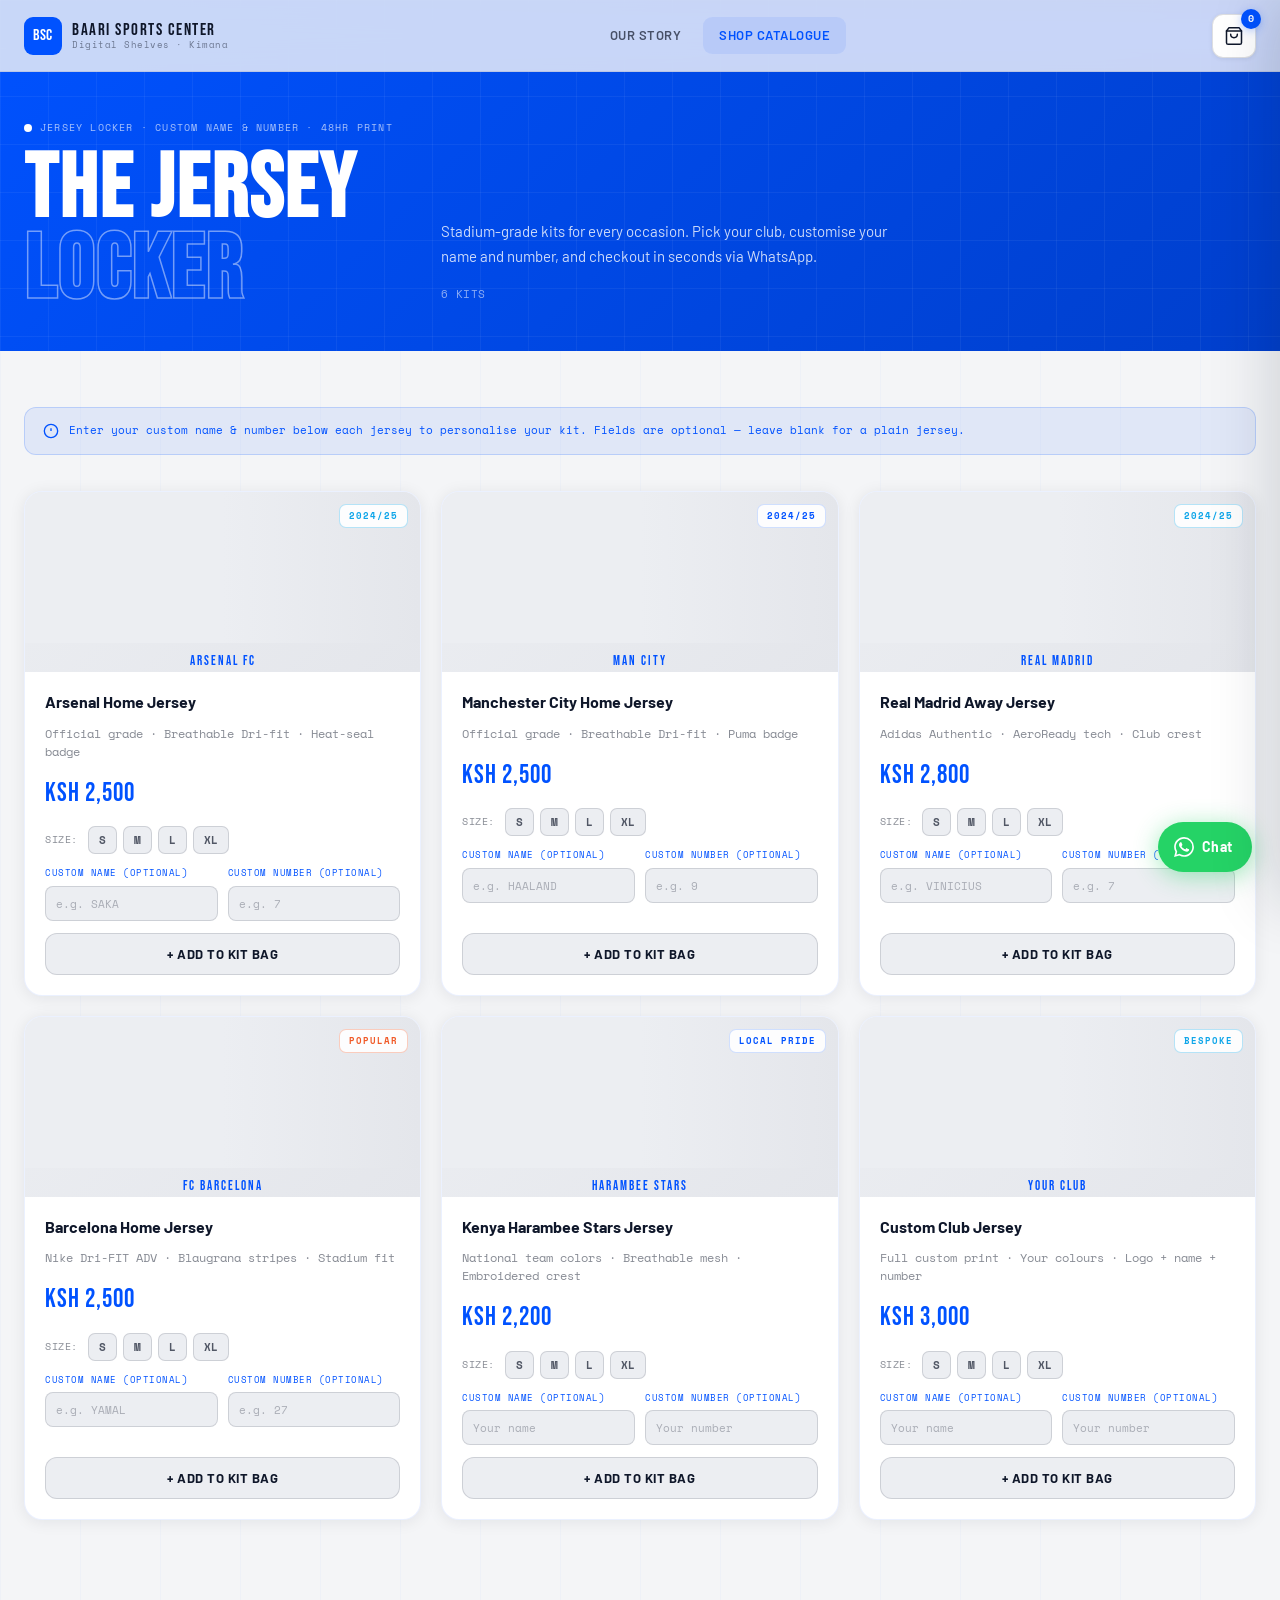
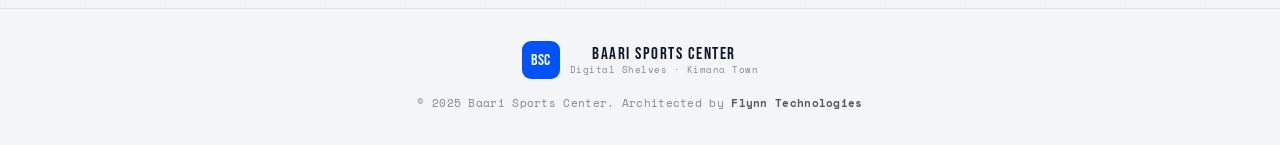
==== catalogue.html @ a7b5a1e6 "First push from Termux" ====
<!DOCTYPE html>
<html lang="en">
<head>
  <meta charset="UTF-8" />
  <meta name="viewport" content="width=device-width, initial-scale=1.0" />
  <title>Jersey Locker — BAARI SPORTS CENTER · Digital Shelves</title>
  <link rel="preconnect" href="https://fonts.googleapis.com" />
  <link rel="preconnect" href="https://fonts.gstatic.com" crossorigin />
  <link href="https://fonts.googleapis.com/css2?family=Bebas+Neue&family=Barlow:ital,wght@0,300;0,400;0,500;0,600;0,700;0,900;1,300&family=Space+Mono:wght@400;700&display=swap" rel="stylesheet" />
  <link rel="stylesheet" href="style.css" />
</head>
<body>

  <!-- ═══════════════════════════════════════════
       NAVIGATION BAR
  ═══════════════════════════════════════════ -->
  <header class="nav-header" id="navHeader">
    <div class="nav-inner">

      <!-- Logo -->
      <a class="nav-logo" href="index.html" aria-label="Baari Sports Center — Home">
        <span class="logo-qs">BSC</span>
        <div class="logo-text">
          <span class="logo-main">BAARI SPORTS CENTER</span>
          <span class="logo-sub">Digital Shelves · Kimana</span>
        </div>
      </a>

      <!-- Desktop nav links -->
      <nav class="nav-links" aria-label="Primary navigation">
        <a class="nav-link" href="index.html" data-page="index.html">Our Story</a>
        <a class="nav-link" href="catalogue.html" data-page="catalogue.html">Shop Catalogue</a>
      </nav>

      <!-- Actions -->
      <div class="nav-actions">
        <button class="cart-trigger" id="cartTrigger" aria-label="Open kit bag">
          <svg class="cart-icon" viewBox="0 0 24 24" fill="none" stroke="currentColor" stroke-width="1.8" stroke-linecap="round" stroke-linejoin="round">
            <path d="M6 2L3 6v14a2 2 0 002 2h14a2 2 0 002-2V6l-3-4z"/>
            <line x1="3" y1="6" x2="21" y2="6"/>
            <path d="M16 10a4 4 0 01-8 0"/>
          </svg>
          <span class="cart-badge" id="cartBadge">0</span>
        </button>
        <button class="hamburger" id="hamburger" aria-label="Open menu" aria-expanded="false">
          <span></span><span></span><span></span>
        </button>
      </div>

    </div>
  </header>

  <!-- Mobile nav overlay -->
  <div class="mobile-nav-overlay" id="mobileNavOverlay" role="dialog" aria-modal="true" aria-label="Mobile navigation">
    <button class="mobile-nav-close" id="mobileNavClose" aria-label="Close menu">✕</button>
    <a class="mobile-nav-link" href="index.html" data-page="index.html">Our Story</a>
    <a class="mobile-nav-link" href="catalogue.html" data-page="catalogue.html">Shop Catalogue</a>
  </div>


  <!-- ═══════════════════════════════════════════
       SHOP HERO BANNER
  ═══════════════════════════════════════════ -->
  <div class="shop-banner">
    <div class="shop-banner-inner">
      <div class="shop-banner-left">
        <span class="shop-banner-eyebrow">
          <span class="eyebrow-dot" aria-hidden="true"></span>
          Jersey Locker · Custom Name &amp; Number · 48hr Print
        </span>
        <h1 class="shop-banner-title">The Jersey<br /><em>Locker</em></h1>
      </div>
      <div class="shop-banner-right">
        <p class="shop-banner-desc">Stadium-grade kits for every occasion. Pick your club, customise your name and number, and checkout in seconds via WhatsApp.</p>
        <div class="shop-sort-row">
          <span class="shop-count" id="shopProductCount">6 kits</span>
        </div>
      </div>
    </div>
  </div>


  <!-- ═══════════════════════════════════════════
       JERSEY GRID
  ═══════════════════════════════════════════ -->
  <div class="shelf shelf--jerseys" id="jerseys">

    <div class="jerseys-stadium-bg" aria-hidden="true">
      <div class="stadium-lines"></div>
    </div>

    <div class="jersey-custom-notice" role="note">
      <svg viewBox="0 0 24 24" fill="none" stroke="currentColor" stroke-width="2" aria-hidden="true"><circle cx="12" cy="12" r="10"/><path d="M12 8v4M12 16h.01"/></svg>
      Enter your custom name &amp; number below each jersey to personalise your kit. Fields are optional — leave blank for a plain jersey.
    </div>

    <!-- ─── PRODUCT GRID ─── -->
    <div class="product-grid product-grid--jerseys" id="jerseysGrid">

      <!-- ─── JERSEY: Arsenal ─── -->
      <article class="product-card product-card--jersey" data-id="j1" data-name="Arsenal Home Jersey" data-price="2500" data-category="jersey">
        <div class="product-media product-media--jersey">
          <div class="product-img-wrap img-skeleton" style="--aspect: 3/4;">
            <picture>
              <source srcset="assets/jerseys/arsenal-home.webp" type="image/webp" />
              <img src="assets/jerseys/arsenal-home.jpg" alt="Arsenal Home Jersey 2024/25 — official grade breathable dri-fit"
                   width="300" height="400" loading="lazy" class="product-img"
                   onerror="this.closest('.product-img-wrap').classList.add('img-fallback')" />
            </picture>
          </div>
          <div class="jersey-club">Arsenal FC</div>
          <div class="product-badge product-badge--new">2024/25</div>
        </div>
        <div class="product-info">
          <h2 class="product-name">Arsenal Home Jersey</h2>
          <p class="product-detail">Official grade · Breathable Dri-fit · Heat-seal badge</p>
          <div class="product-price">Ksh 2,500</div>
          <div class="size-selector">
            <span class="size-label">Size:</span>
            <div class="sizes">
              <button class="size-btn" data-size="S">S</button>
              <button class="size-btn" data-size="M">M</button>
              <button class="size-btn" data-size="L">L</button>
              <button class="size-btn" data-size="XL">XL</button>
            </div>
          </div>
          <div class="jersey-custom-fields">
            <div class="custom-field-group">
              <label class="custom-field-label">Custom Name (optional)</label>
              <input type="text" class="custom-name-input" placeholder="e.g. SAKA" maxlength="20" />
            </div>
            <div class="custom-field-group">
              <label class="custom-field-label">Custom Number (optional)</label>
              <input type="text" class="custom-number-input" placeholder="e.g. 7" maxlength="3" />
            </div>
          </div>
          <button class="add-to-cart-btn add-to-cart-btn--jersey">+ Add to Kit Bag</button>
        </div>
      </article>

      <!-- ─── JERSEY: Man City ─── -->
      <article class="product-card product-card--jersey" data-id="j2" data-name="Manchester City Home Jersey" data-price="2500" data-category="jersey">
        <div class="product-media product-media--jersey">
          <div class="product-img-wrap img-skeleton" style="--aspect: 3/4;">
            <picture>
              <source srcset="assets/jerseys/mancity-home.webp" type="image/webp" />
              <img src="assets/jerseys/mancity-home.jpg" alt="Manchester City Home Jersey 2024/25 — breathable Dri-fit with Puma badge"
                   width="300" height="400" loading="lazy" class="product-img"
                   onerror="this.closest('.product-img-wrap').classList.add('img-fallback')" />
            </picture>
          </div>
          <div class="jersey-club">Man City</div>
          <div class="product-badge">2024/25</div>
        </div>
        <div class="product-info">
          <h2 class="product-name">Manchester City Home Jersey</h2>
          <p class="product-detail">Official grade · Breathable Dri-fit · Puma badge</p>
          <div class="product-price">Ksh 2,500</div>
          <div class="size-selector">
            <span class="size-label">Size:</span>
            <div class="sizes">
              <button class="size-btn" data-size="S">S</button>
              <button class="size-btn" data-size="M">M</button>
              <button class="size-btn" data-size="L">L</button>
              <button class="size-btn" data-size="XL">XL</button>
            </div>
          </div>
          <div class="jersey-custom-fields">
            <div class="custom-field-group">
              <label class="custom-field-label">Custom Name (optional)</label>
              <input type="text" class="custom-name-input" placeholder="e.g. HAALAND" maxlength="20" />
            </div>
            <div class="custom-field-group">
              <label class="custom-field-label">Custom Number (optional)</label>
              <input type="text" class="custom-number-input" placeholder="e.g. 9" maxlength="3" />
            </div>
          </div>
          <button class="add-to-cart-btn add-to-cart-btn--jersey">+ Add to Kit Bag</button>
        </div>
      </article>

      <!-- ─── JERSEY: Real Madrid ─── -->
      <article class="product-card product-card--jersey" data-id="j3" data-name="Real Madrid Away Jersey" data-price="2800" data-category="jersey">
        <div class="product-media product-media--jersey">
          <div class="product-img-wrap img-skeleton" style="--aspect: 3/4;">
            <picture>
              <source srcset="assets/jerseys/realmadrid-away.webp" type="image/webp" />
              <img src="assets/jerseys/realmadrid-away.jpg" alt="Real Madrid Away Jersey 2024/25 — Adidas Authentic AeroReady"
                   width="300" height="400" loading="lazy" class="product-img"
                   onerror="this.closest('.product-img-wrap').classList.add('img-fallback')" />
            </picture>
          </div>
          <div class="jersey-club">Real Madrid</div>
          <div class="product-badge product-badge--new">2024/25</div>
        </div>
        <div class="product-info">
          <h2 class="product-name">Real Madrid Away Jersey</h2>
          <p class="product-detail">Adidas Authentic · AeroReady tech · Club crest</p>
          <div class="product-price">Ksh 2,800</div>
          <div class="size-selector">
            <span class="size-label">Size:</span>
            <div class="sizes">
              <button class="size-btn" data-size="S">S</button>
              <button class="size-btn" data-size="M">M</button>
              <button class="size-btn" data-size="L">L</button>
              <button class="size-btn" data-size="XL">XL</button>
            </div>
          </div>
          <div class="jersey-custom-fields">
            <div class="custom-field-group">
              <label class="custom-field-label">Custom Name (optional)</label>
              <input type="text" class="custom-name-input" placeholder="e.g. VINICIUS" maxlength="20" />
            </div>
            <div class="custom-field-group">
              <label class="custom-field-label">Custom Number (optional)</label>
              <input type="text" class="custom-number-input" placeholder="e.g. 7" maxlength="3" />
            </div>
          </div>
          <button class="add-to-cart-btn add-to-cart-btn--jersey">+ Add to Kit Bag</button>
        </div>
      </article>

      <!-- ─── JERSEY: Barcelona ─── -->
      <article class="product-card product-card--jersey" data-id="j4" data-name="Barcelona Home Jersey" data-price="2500" data-category="jersey">
        <div class="product-media product-media--jersey">
          <div class="product-img-wrap img-skeleton" style="--aspect: 3/4;">
            <picture>
              <source srcset="assets/jerseys/barcelona-home.webp" type="image/webp" />
              <img src="assets/jerseys/barcelona-home.jpg" alt="Barcelona Home Jersey 2024/25 — Nike Dri-FIT ADV blaugrana"
                   width="300" height="400" loading="lazy" class="product-img"
                   onerror="this.closest('.product-img-wrap').classList.add('img-fallback')" />
            </picture>
          </div>
          <div class="jersey-club">FC Barcelona</div>
          <div class="product-badge product-badge--sale">POPULAR</div>
        </div>
        <div class="product-info">
          <h2 class="product-name">Barcelona Home Jersey</h2>
          <p class="product-detail">Nike Dri-FIT ADV · Blaugrana stripes · Stadium fit</p>
          <div class="product-price">Ksh 2,500</div>
          <div class="size-selector">
            <span class="size-label">Size:</span>
            <div class="sizes">
              <button class="size-btn" data-size="S">S</button>
              <button class="size-btn" data-size="M">M</button>
              <button class="size-btn" data-size="L">L</button>
              <button class="size-btn" data-size="XL">XL</button>
            </div>
          </div>
          <div class="jersey-custom-fields">
            <div class="custom-field-group">
              <label class="custom-field-label">Custom Name (optional)</label>
              <input type="text" class="custom-name-input" placeholder="e.g. YAMAL" maxlength="20" />
            </div>
            <div class="custom-field-group">
              <label class="custom-field-label">Custom Number (optional)</label>
              <input type="text" class="custom-number-input" placeholder="e.g. 27" maxlength="3" />
            </div>
          </div>
          <button class="add-to-cart-btn add-to-cart-btn--jersey">+ Add to Kit Bag</button>
        </div>
      </article>

      <!-- ─── JERSEY: Harambee Stars ─── -->
      <article class="product-card product-card--jersey" data-id="j5" data-name="Kenya Harambee Stars Jersey" data-price="2200" data-category="jersey">
        <div class="product-media product-media--jersey">
          <div class="product-img-wrap img-skeleton" style="--aspect: 3/4;">
            <picture>
              <source srcset="assets/jerseys/harambee-stars.webp" type="image/webp" />
              <img src="assets/jerseys/harambee-stars.jpg" alt="Kenya Harambee Stars Jersey — national team colours with embroidered crest"
                   width="300" height="400" loading="lazy" class="product-img"
                   onerror="this.closest('.product-img-wrap').classList.add('img-fallback')" />
            </picture>
          </div>
          <div class="jersey-club">Harambee Stars</div>
          <div class="product-badge">LOCAL PRIDE</div>
        </div>
        <div class="product-info">
          <h2 class="product-name">Kenya Harambee Stars Jersey</h2>
          <p class="product-detail">National team colors · Breathable mesh · Embroidered crest</p>
          <div class="product-price">Ksh 2,200</div>
          <div class="size-selector">
            <span class="size-label">Size:</span>
            <div class="sizes">
              <button class="size-btn" data-size="S">S</button>
              <button class="size-btn" data-size="M">M</button>
              <button class="size-btn" data-size="L">L</button>
              <button class="size-btn" data-size="XL">XL</button>
            </div>
          </div>
          <div class="jersey-custom-fields">
            <div class="custom-field-group">
              <label class="custom-field-label">Custom Name (optional)</label>
              <input type="text" class="custom-name-input" placeholder="Your name" maxlength="20" />
            </div>
            <div class="custom-field-group">
              <label class="custom-field-label">Custom Number (optional)</label>
              <input type="text" class="custom-number-input" placeholder="Your number" maxlength="3" />
            </div>
          </div>
          <button class="add-to-cart-btn add-to-cart-btn--jersey">+ Add to Kit Bag</button>
        </div>
      </article>

      <!-- ─── JERSEY: Custom Club ─── -->
      <article class="product-card product-card--jersey" data-id="j6" data-name="Custom Club Jersey" data-price="3000" data-category="jersey">
        <div class="product-media product-media--jersey">
          <div class="product-img-wrap img-skeleton" style="--aspect: 3/4;">
            <picture>
              <source srcset="assets/jerseys/custom-club.webp" type="image/webp" />
              <img src="assets/jerseys/custom-club.jpg" alt="Custom Club Jersey — full custom print with your colours and logo"
                   width="300" height="400" loading="lazy" class="product-img"
                   onerror="this.closest('.product-img-wrap').classList.add('img-fallback')" />
            </picture>
          </div>
          <div class="jersey-club">Your Club</div>
          <div class="product-badge product-badge--new">BESPOKE</div>
        </div>
        <div class="product-info">
          <h2 class="product-name">Custom Club Jersey</h2>
          <p class="product-detail">Full custom print · Your colours · Logo + name + number</p>
          <div class="product-price">Ksh 3,000</div>
          <div class="size-selector">
            <span class="size-label">Size:</span>
            <div class="sizes">
              <button class="size-btn" data-size="S">S</button>
              <button class="size-btn" data-size="M">M</button>
              <button class="size-btn" data-size="L">L</button>
              <button class="size-btn" data-size="XL">XL</button>
            </div>
          </div>
          <div class="jersey-custom-fields">
            <div class="custom-field-group">
              <label class="custom-field-label">Custom Name (optional)</label>
              <input type="text" class="custom-name-input" placeholder="Your name" maxlength="20" />
            </div>
            <div class="custom-field-group">
              <label class="custom-field-label">Custom Number (optional)</label>
              <input type="text" class="custom-number-input" placeholder="Your number" maxlength="3" />
            </div>
          </div>
          <button class="add-to-cart-btn add-to-cart-btn--jersey">+ Add to Kit Bag</button>
        </div>
      </article>

    </div><!-- /#jerseysGrid -->
  </div><!-- /.shelf -->


  <!-- ═══════════════════════════════════════════
       FOOTER
  ═══════════════════════════════════════════ -->
  <footer class="footer">
    <div class="footer-inner">
      <div class="footer-logo">
        <span class="logo-qs">BSC</span>
        <div class="logo-text-sm">
          <span class="logo-main">BAARI SPORTS CENTER</span>
          <span class="logo-sub">Digital Shelves · Kimana Town</span>
        </div>
      </div>
      <p class="footer-copy">© 2025 Baari Sports Center. Architected by <strong>Flynn Technologies</strong></p>
    </div>
  </footer>


  <!-- ═══════════════════════════════════════════
       CART DRAWER
  ═══════════════════════════════════════════ -->
  <div class="cart-overlay" id="cartOverlay" aria-hidden="true"></div>

  <aside class="cart-drawer" id="cartDrawer" aria-hidden="true" aria-label="Kit Bag">
    <div class="cart-drawer-header">
      <h2 class="cart-drawer-title">
        <svg viewBox="0 0 24 24" fill="none" stroke="currentColor" stroke-width="1.8" aria-hidden="true">
          <path d="M6 2L3 6v14a2 2 0 002 2h14a2 2 0 002-2V6l-3-4z"/>
          <line x1="3" y1="6" x2="21" y2="6"/>
          <path d="M16 10a4 4 0 01-8 0"/>
        </svg>
        Kit Bag
        <span class="cart-item-count" id="cartItemCount">0 items</span>
      </h2>
      <button class="cart-close-btn" id="cartCloseBtn" aria-label="Close kit bag">
        <svg viewBox="0 0 24 24" fill="none" stroke="currentColor" stroke-width="2" aria-hidden="true">
          <line x1="18" y1="6" x2="6" y2="18"/>
          <line x1="6" y1="6" x2="18" y2="18"/>
        </svg>
      </button>
    </div>

    <div class="cart-body" id="cartBody">
      <div class="cart-empty" id="cartEmpty">
        <div class="cart-empty-icon" aria-hidden="true">⚽</div>
        <p>Your kit bag is empty.</p>
        <p class="cart-empty-sub">Browse the Jersey Locker and add kits to get started.</p>
      </div>
      <ul class="cart-items-list" id="cartItemsList" aria-label="Items in your kit bag"></ul>
    </div>

    <div class="cart-footer" id="cartFooter">
      <div class="cart-subtotal">
        <span>Subtotal</span>
        <span class="cart-subtotal-amount" id="cartSubtotal">Ksh 0</span>
      </div>
      <p class="cart-delivery-note">🚚 Delivery fee confirmed on WhatsApp</p>
      <button class="checkout-btn" id="checkoutBtn" disabled>
        <svg viewBox="0 0 24 24" fill="currentColor" aria-hidden="true">
          <path d="M17.472 14.382c-.297-.149-1.758-.867-2.03-.967-.273-.099-.471-.148-.67.15-.197.297-.767.966-.94 1.164-.173.199-.347.223-.644.075-.297-.15-1.255-.463-2.39-1.475-.883-.788-1.48-1.761-1.653-2.059-.173-.297-.018-.458.13-.606.134-.133.298-.347.446-.52.149-.174.198-.298.298-.497.099-.198.05-.371-.025-.52-.075-.149-.669-1.612-.916-2.207-.242-.579-.487-.5-.669-.51-.173-.008-.371-.01-.57-.01-.198 0-.52.074-.792.372-.272.297-1.04 1.016-1.04 2.479 0 1.462 1.065 2.875 1.213 3.074.149.198 2.096 3.2 5.077 4.487.709.306 1.262.489 1.694.625.712.227 1.36.195 1.871.118.571-.085 1.758-.719 2.006-1.413.248-.694.248-1.289.173-1.413-.074-.124-.272-.198-.57-.347m-5.421 7.403h-.004a9.87 9.87 0 01-5.031-1.378l-.361-.214-3.741.982.998-3.648-.235-.374a9.86 9.86 0 01-1.51-5.26c.001-5.45 4.436-9.884 9.888-9.884 2.64 0 5.122 1.03 6.988 2.898a9.825 9.825 0 012.893 6.994c-.003 5.45-4.437 9.884-9.885 9.884m8.413-18.297A11.815 11.815 0 0012.05 0C5.495 0 .16 5.335.157 11.892c0 2.096.547 4.142 1.588 5.945L.057 24l6.305-1.654a11.882 11.882 0 005.683 1.448h.005c6.554 0 11.89-5.335 11.893-11.893a11.821 11.821 0 00-3.48-8.413z"/>
        </svg>
        💬 Complete Order on WhatsApp
      </button>
    </div>
  </aside>


  <!-- ═══════════════════════════════════════════
       WHATSAPP FAB
  ═══════════════════════════════════════════ -->
  <a href="https://wa.me/254702453813"
     class="wa-fab"
     id="waFab"
     target="_blank"
     rel="noopener noreferrer"
     aria-label="Chat with us on WhatsApp">
    <svg class="wa-fab-icon" viewBox="0 0 24 24" fill="currentColor" aria-hidden="true">
      <path d="M17.472 14.382c-.297-.149-1.758-.867-2.03-.967-.273-.099-.471-.148-.67.15-.197.297-.767.966-.94 1.164-.173.199-.347.223-.644.075-.297-.15-1.255-.463-2.39-1.475-.883-.788-1.48-1.761-1.653-2.059-.173-.297-.018-.458.13-.606.134-.133.298-.347.446-.52.149-.174.198-.298.298-.497.099-.198.05-.371-.025-.52-.075-.149-.669-1.612-.916-2.207-.242-.579-.487-.5-.669-.51-.173-.008-.371-.01-.57-.01-.198 0-.52.074-.792.372-.272.297-1.04 1.016-1.04 2.479 0 1.462 1.065 2.875 1.213 3.074.149.198 2.096 3.2 5.077 4.487.709.306 1.262.489 1.694.625.712.227 1.36.195 1.871.118.571-.085 1.758-.719 2.006-1.413.248-.694.248-1.289.173-1.413-.074-.124-.272-.198-.57-.347m-5.421 7.403h-.004a9.87 9.87 0 01-5.031-1.378l-.361-.214-3.741.982.998-3.648-.235-.374a9.86 9.86 0 01-1.51-5.26c.001-5.45 4.436-9.884 9.888-9.884 2.64 0 5.122 1.03 6.988 2.898a9.825 9.825 0 012.893 6.994c-.003 5.45-4.437 9.884-9.885 9.884m8.413-18.297A11.815 11.815 0 0012.05 0C5.495 0 .16 5.335.157 11.892c0 2.096.547 4.142 1.588 5.945L.057 24l6.305-1.654a11.882 11.882 0 005.683 1.448h.005c6.554 0 11.89-5.335 11.893-11.893a11.821 11.821 0 00-3.48-8.413z"/>
    </svg>
    <span class="wa-fab-label">Chat</span>
  </a>


  <!-- ═══════════════════════════════════════════
       MOBILE FLOATING CART
  ═══════════════════════════════════════════ -->
  <button class="mobile-float-cart" id="mobileFloatCart" aria-label="Open kit bag">
    <svg viewBox="0 0 24 24" fill="none" stroke="currentColor" stroke-width="1.8" stroke-linecap="round" stroke-linejoin="round" aria-hidden="true">
      <path d="M6 2L3 6v14a2 2 0 002 2h14a2 2 0 002-2V6l-3-4z"/>
      <line x1="3" y1="6" x2="21" y2="6"/>
      <path d="M16 10a4 4 0 01-8 0"/>
    </svg>
    <span class="mobile-float-badge" id="mobileFloatBadge">0</span>
  </button>

  <!-- Toast -->
  <div class="toast" id="toast" role="status" aria-live="polite"></div>

  <script src="script.js"></script>
</body>
</html>
---- style.css ----
/* ═══════════════════════════════════════════════════════
   BAARI SPORTS CENTER — Digital Shelves
   style.css  ·  Pearl Gray & Electric Blue Athletic Theme
   Kaelen Flynn Technologies
═══════════════════════════════════════════════════════ */

/* ─── DESIGN TOKENS ─── */
:root {
  /* Backgrounds */
  --bg:        #f4f5f7;
  --bg-2:      #eceef2;
  --bg-3:      #e4e6eb;
  --surface:   #ffffff;
  --surface-2: #f8f9fb;

  /* Borders */
  --border:    rgba(15,23,42,0.08);
  --border-2:  rgba(15,23,42,0.14);
  --border-3:  rgba(15,23,42,0.22);

  /* Electric Blue accent */
  --blue:       #0052ff;
  --blue-dim:   rgba(0,82,255,0.08);
  --blue-mid:   rgba(0,82,255,0.18);
  --blue-glow:  rgba(0,82,255,0.28);
  --blue-dark:  #003fcc;

  /* Supporting accents */
  --orange:     #f05a28;
  --orange-dim: rgba(240,90,40,0.1);
  --teal:       #0ea5e9;
  --teal-dim:   rgba(14,165,233,0.1);
  --amber:      #f59e0b;
  --amber-dim:  rgba(245,158,11,0.1);

  /* Text */
  --ink:       #0f172a;
  --ink-70:    rgba(15,23,42,0.7);
  --ink-50:    rgba(15,23,42,0.5);
  --ink-30:    rgba(15,23,42,0.3);
  --ink-12:    rgba(15,23,42,0.12);

  /* WhatsApp */
  --wa:        #25D366;
  --wa-dark:   #1da851;

  /* Typography */
  --font-display: 'Bebas Neue', sans-serif;
  --font-body:    'Barlow', sans-serif;
  --font-mono:    'Space Mono', monospace;

  /* Layout */
  --nav-h:      72px;
  --radius:     12px;
  --radius-lg:  18px;
  --radius-xl:  24px;
  --shadow-sm:  0 1px 4px rgba(15,23,42,0.08);
  --shadow:     0 4px 24px rgba(15,23,42,0.10);
  --shadow-lg:  0 8px 48px rgba(15,23,42,0.14);
  --shadow-card:0 2px 16px rgba(15,23,42,0.08);

  /* Motion */
  --transition: 0.22s cubic-bezier(0.4, 0, 0.2, 1);
  --spring:     0.36s cubic-bezier(0.34, 1.56, 0.64, 1);

  /* Cinematic easing */
  --ease-cinematic: cubic-bezier(0.16, 1, 0.3, 1);
}


/* ─── RESET & BASE ─── */
*, *::before, *::after { box-sizing: border-box; margin: 0; padding: 0; }

html {
  scroll-behavior: smooth;
  scroll-padding-top: calc(var(--nav-h) + 20px);
}

body {
  background: var(--bg);
  color: var(--ink);
  font-family: var(--font-body);
  font-size: 15px;
  line-height: 1.6;
  overflow-x: hidden;
  -webkit-font-smoothing: antialiased;
}

img   { display: block; max-width: 100%; }
button{ cursor: pointer; font-family: inherit; border: none; }
a     { text-decoration: none; color: inherit; }
ul    { list-style: none; }

/* ─── SCROLLBAR ─── */
::-webkit-scrollbar       { width: 4px; }
::-webkit-scrollbar-track { background: var(--bg-2); }
::-webkit-scrollbar-thumb { background: var(--border-3); border-radius: 2px; }

/* ─── HIDDEN UTILITY ─── */
.hidden { display: none !important; }


/* ═══════════════════════════════════════════════════════
   NAVIGATION
═══════════════════════════════════════════════════════ */
.nav-header {
  position: fixed;
  top: 0; left: 0; right: 0;
  z-index: 900;
  height: var(--nav-h);
  background: rgba(244,245,247,0.82);
  backdrop-filter: blur(20px) saturate(180%);
  -webkit-backdrop-filter: blur(20px) saturate(180%);
  border-bottom: 1px solid var(--border);
  transition: background var(--transition), box-shadow var(--transition);
}

.nav-header.scrolled {
  background: rgba(244,245,247,0.96);
  box-shadow: 0 2px 20px rgba(15,23,42,0.10);
}

.nav-inner {
  max-width: 1400px;
  margin: 0 auto;
  height: 100%;
  padding: 0 24px;
  display: flex;
  align-items: center;
  justify-content: space-between;
  gap: 20px;
}

/* Logo */
.nav-logo {
  display: flex;
  align-items: center;
  gap: 10px;
  flex-shrink: 0;
  background: transparent;
  border: none;
  padding: 0;
  cursor: pointer;
  transition: opacity var(--transition);
  text-decoration: none;
  color: inherit;
}

.nav-logo:hover { opacity: 0.75; }

.logo-qs {
  width: 38px;
  height: 38px;
  background: var(--blue);
  color: #fff;
  font-family: var(--font-display);
  font-size: 16px;
  display: flex;
  align-items: center;
  justify-content: center;
  border-radius: 9px;
  letter-spacing: 0.5px;
  flex-shrink: 0;
}

.logo-text {
  display: flex;
  flex-direction: column;
  line-height: 1.15;
}

.logo-main {
  font-family: var(--font-display);
  font-size: 17px;
  letter-spacing: 1.5px;
  color: var(--ink);
}

.logo-sub {
  font-family: var(--font-mono);
  font-size: 9px;
  color: var(--ink-50);
  letter-spacing: 0.5px;
}

/* Desktop nav links */
.nav-links {
  display: flex;
  align-items: center;
  gap: 6px;
}

.nav-link {
  font-family: var(--font-body);
  font-weight: 600;
  font-size: 13px;
  letter-spacing: 0.5px;
  color: var(--ink-70);
  padding: 8px 16px;
  border-radius: 9px;
  border: none;
  background: transparent;
  transition: color var(--transition), background var(--transition);
  text-transform: uppercase;
  cursor: pointer;
  text-decoration: none;
  display: inline-flex;
  align-items: center;
}

.nav-link:hover {
  color: var(--blue);
  background: var(--blue-dim);
}

.nav-link.active {
  color: var(--blue);
  background: var(--blue-dim);
}

.nav-actions {
  display: flex;
  align-items: center;
  gap: 10px;
}

/* Cart trigger */
.cart-trigger {
  position: relative;
  width: 44px;
  height: 44px;
  background: var(--surface);
  border: 1px solid var(--border-2);
  border-radius: 11px;
  display: flex;
  align-items: center;
  justify-content: center;
  transition: background var(--transition), border-color var(--transition), transform var(--spring);
  color: var(--ink);
  box-shadow: var(--shadow-sm);
}

.cart-trigger:hover {
  background: var(--blue-dim);
  border-color: var(--blue);
  transform: scale(1.05);
}

.cart-icon { width: 20px; height: 20px; }

.cart-badge {
  position: absolute;
  top: -6px; right: -6px;
  min-width: 20px;
  height: 20px;
  background: var(--blue);
  color: #fff;
  font-family: var(--font-mono);
  font-size: 10px;
  font-weight: 700;
  border-radius: 10px;
  display: flex;
  align-items: center;
  justify-content: center;
  padding: 0 4px;
  transition: transform var(--spring);
  box-shadow: 0 2px 8px var(--blue-glow);
}

.cart-badge.bump { transform: scale(1.45); }

/* Hamburger */
.hamburger {
  display: none;
  flex-direction: column;
  gap: 5px;
  width: 44px;
  height: 44px;
  background: var(--surface);
  border: 1px solid var(--border-2);
  border-radius: 11px;
  align-items: center;
  justify-content: center;
  box-shadow: var(--shadow-sm);
}

.hamburger span {
  display: block;
  width: 18px;
  height: 2px;
  background: var(--ink);
  border-radius: 1px;
  transition: all var(--transition);
}

/* Mobile nav overlay */
.mobile-nav-overlay {
  position: fixed;
  inset: 0;
  z-index: 950;
  background: rgba(244,245,247,0.98);
  display: flex;
  flex-direction: column;
  align-items: center;
  justify-content: center;
  gap: 16px;
  transform: translateX(100%);
  transition: transform 0.32s cubic-bezier(0.4, 0, 0.2, 1);
}

.mobile-nav-overlay.open { transform: translateX(0); }

.mobile-nav-close {
  position: absolute;
  top: 20px; right: 20px;
  background: var(--surface);
  border: 1px solid var(--border-2);
  color: var(--ink);
  width: 42px; height: 42px;
  border-radius: 11px;
  font-size: 18px;
  display: flex;
  align-items: center;
  justify-content: center;
  cursor: pointer;
  box-shadow: var(--shadow-sm);
}

.mobile-nav-link {
  font-family: var(--font-display);
  font-size: 44px;
  letter-spacing: 2px;
  color: var(--ink-70);
  background: transparent;
  border: none;
  cursor: pointer;
  transition: color var(--transition);
  text-transform: uppercase;
  text-decoration: none;
  display: block;
}

.mobile-nav-link:hover { color: var(--blue); }
.mobile-nav-link.active { color: var(--blue); }


/* ═══════════════════════════════════════════════════════
   ██████  CINEMATIC HERO  ██████
   Full-viewport reveal with staggered typographic entry.
═══════════════════════════════════════════════════════ */

/* ─── Cinematic reveal keyframe ─── */
@keyframes cinematicFadeUp {
  0% {
    opacity: 0;
    transform: translateY(36px);
    filter: blur(4px);
  }
  60% {
    filter: blur(0px);
  }
  100% {
    opacity: 1;
    transform: translateY(0);
    filter: blur(0px);
  }
}

/* Initial hidden state for all reveal targets */
.reveal-target {
  opacity: 0;
  animation-fill-mode: both;
  animation-timing-function: var(--ease-cinematic);
  animation-duration: 0.9s;
  animation-name: cinematicFadeUp;
}

.reveal-target--d1  { animation-delay: 0.15s; }
.reveal-target--d2  { animation-delay: 0.35s; }
.reveal-target--d3  { animation-delay: 0.52s; }
.reveal-target--d4  { animation-delay: 0.68s; }
.reveal-target--d5  { animation-delay: 0.82s; }
.reveal-target--d6  { animation-delay: 0.96s; }
.reveal-target--d7  { animation-delay: 1.10s; }

/* ─── Hero layout ─── */
.hero {
  position: relative;
  min-height: 100vh;
  height: 100vh;
  display: grid;
  grid-template-columns: 1fr 1fr;
  align-items: center;
  padding: var(--nav-h) 24px 0;
  max-width: 1400px;
  margin: 0 auto;
  gap: 40px;
  overflow: hidden;
}

/* ─── Background layers ─── */
.hero-bg {
  position: fixed;
  inset: 0;
  z-index: -1;
  pointer-events: none;
}

/* Deep vignette overlay — pulls attention to centre content */
.hero-vignette {
  position: absolute;
  inset: 0;
  background:
    radial-gradient(ellipse 75% 70% at 38% 50%, transparent 0%, rgba(244,245,247,0.28) 60%, rgba(244,245,247,0.78) 100%);
  pointer-events: none;
  z-index: 1;
}

.hero-grid-overlay {
  position: absolute;
  inset: 0;
  background-image:
    linear-gradient(var(--ink-12) 1px, transparent 1px),
    linear-gradient(90deg, var(--ink-12) 1px, transparent 1px);
  background-size: 60px 60px;
}

.hero-orb {
  position: absolute;
  border-radius: 50%;
  filter: blur(90px);
  pointer-events: none;
}

.hero-orb--1 {
  width: 600px; height: 600px;
  top: -100px; left: -150px;
  background: radial-gradient(circle, rgba(0,82,255,0.09) 0%, transparent 70%);
}

.hero-orb--2 {
  width: 420px; height: 420px;
  top: 28%; right: 4%;
  background: radial-gradient(circle, rgba(240,90,40,0.07) 0%, transparent 70%);
}

.hero-orb--3 {
  width: 320px; height: 320px;
  bottom: 8%; left: 32%;
  background: radial-gradient(circle, rgba(14,165,233,0.07) 0%, transparent 70%);
}

/* ─── Hero content column ─── */
.hero-content {
  position: relative;
  z-index: 2;
  display: flex;
  flex-direction: column;
  gap: 26px;
}

.hero-eyebrow {
  display: flex;
  align-items: center;
  gap: 10px;
  font-family: var(--font-mono);
  font-size: 11px;
  color: var(--blue);
  letter-spacing: 1px;
  text-transform: uppercase;
}

.eyebrow-dot {
  width: 8px; height: 8px;
  background: var(--blue);
  border-radius: 50%;
  box-shadow: 0 0 10px var(--blue-glow);
  animation: dotPulse 2s infinite;
  flex-shrink: 0;
}

@keyframes dotPulse {
  0%, 100% { opacity: 1; box-shadow: 0 0 6px var(--blue-glow); }
  50%       { opacity: 0.6; box-shadow: 0 0 18px var(--blue-glow); }
}

/* ─── Headline ─── */
.hero-headline {
  display: flex;
  flex-direction: column;
  line-height: 0.88;
  gap: 0;
}

.hl-line {
  font-family: var(--font-display);
  font-size: clamp(72px, 9vw, 130px);
  letter-spacing: -1px;
  display: block;
  color: var(--ink);
  /* Each line is its own reveal target */
}

.hl-line--2 {
  color: transparent;
  -webkit-text-stroke: 1.5px var(--ink-30);
}

.hl-line--3 { color: var(--ink); }
.hl-accent  { color: var(--blue); }

.hero-sub {
  font-size: 16px;
  color: var(--ink-70);
  font-weight: 400;
  line-height: 1.75;
  max-width: 440px;
}

/* ─── CTA buttons ─── */
.hero-ctas {
  display: flex;
  gap: 12px;
  flex-wrap: wrap;
}

.btn {
  display: inline-flex;
  align-items: center;
  gap: 8px;
  padding: 14px 28px;
  border-radius: var(--radius);
  font-family: var(--font-body);
  font-weight: 700;
  font-size: 14px;
  letter-spacing: 0.5px;
  text-transform: uppercase;
  transition: all var(--transition);
  cursor: pointer;
  border: none;
  text-decoration: none;
}

.btn svg { width: 16px; height: 16px; transition: transform var(--transition); }

.btn--primary {
  background: var(--blue);
  color: #fff;
  box-shadow: 0 4px 20px var(--blue-glow);
}

.btn--primary:hover {
  background: var(--blue-dark);
  box-shadow: 0 6px 28px var(--blue-glow);
  transform: translateY(-2px);
}

.btn--primary:hover svg { transform: translateX(4px); }

.btn--ghost {
  background: var(--surface);
  color: var(--ink);
  border: 1px solid var(--border-2);
  box-shadow: var(--shadow-sm);
}

.btn--ghost:hover {
  border-color: var(--orange);
  color: var(--orange);
  background: var(--orange-dim);
}

/* ─── Stats ─── */
.hero-stats {
  display: flex;
  align-items: center;
  gap: 24px;
  padding-top: 8px;
}

.stat { display: flex; flex-direction: column; }

.stat-num {
  font-family: var(--font-display);
  font-size: 24px;
  letter-spacing: 1px;
  color: var(--blue);
}

.stat-label {
  font-family: var(--font-mono);
  font-size: 10px;
  color: var(--ink-50);
  text-transform: uppercase;
  letter-spacing: 0.5px;
}

.stat-divider {
  width: 1px;
  height: 40px;
  background: var(--border-2);
}

/* ─── Hero visual (card stack, right column) ─── */
.hero-visual {
  position: relative;
  z-index: 2;
  display: flex;
  justify-content: center;
  align-items: center;
}

.hero-card-stack {
  position: relative;
  width: 300px;
  height: 380px;
}

.hc {
  position: absolute;
  width: 200px;
  background: var(--surface);
  border: 1px solid var(--border-2);
  border-radius: var(--radius-lg);
  padding: 24px 20px;
  display: flex;
  flex-direction: column;
  gap: 8px;
  box-shadow: var(--shadow);
  transition: transform 0.4s cubic-bezier(0.34, 1.56, 0.64, 1), box-shadow var(--transition);
}

.hc:hover {
  transform: translateY(-8px) rotate(0deg) !important;
  z-index: 10;
  box-shadow: var(--shadow-lg);
}

.hc--1 { top: 0;     left: 0;     transform: rotate(-6deg); }
.hc--2 { top: 80px;  left: 60px;  transform: rotate(2deg); z-index: 5; border-color: var(--blue); border-width: 1.5px; }
.hc--3 { top: 160px; left: 110px; transform: rotate(-3deg); }

.hc-tag {
  font-family: var(--font-mono);
  font-size: 9px;
  letter-spacing: 1px;
  color: var(--blue);
  text-transform: uppercase;
}

.hc-img-wrap {
  width: 80px; height: 80px;
  border-radius: 8px;
  overflow: hidden;
  background: var(--bg-3);
}

.hc-img { width: 100%; height: 100%; object-fit: cover; }

.hc-img-wrap.img-fallback::after {
  content: '⚽';
  font-size: 32px;
  display: flex;
  align-items: center;
  justify-content: center;
  width: 100%;
  height: 100%;
}

.hc-name {
  font-family: var(--font-body);
  font-weight: 700;
  font-size: 13px;
  color: var(--ink);
}

.hc-price {
  font-family: var(--font-display);
  font-size: 20px;
  color: var(--blue);
  letter-spacing: 1px;
}

.hc-accent-ring {
  position: absolute;
  bottom: -30px; right: -30px;
  width: 140px; height: 140px;
  border-radius: 50%;
  border: 1.5px solid var(--blue-mid);
  animation: spin 20s linear infinite;
}

@keyframes spin { to { transform: rotate(360deg); } }

/* ─── Scroll cue ─── */
.hero-scroll-cue {
  position: absolute;
  bottom: 32px;
  left: 50%;
  transform: translateX(-50%);
  width: 44px; height: 44px;
  display: flex;
  align-items: center;
  justify-content: center;
  color: var(--ink-30);
  background: transparent;
  border: none;
  cursor: pointer;
  animation: scrollBounce 2s ease-in-out infinite;
  transition: color var(--transition);
  z-index: 2;
}

.hero-scroll-cue:hover { color: var(--blue); }
.hero-scroll-cue svg { width: 20px; height: 20px; }

@keyframes scrollBounce {
  0%, 100% { transform: translateX(-50%) translateY(0); }
  50%       { transform: translateX(-50%) translateY(6px); }
}


/* ═══════════════════════════════════════════════════════
   ABOUT STRIP  (index.html)
═══════════════════════════════════════════════════════ */
.about-strip {
  background: var(--surface);
  border-top: 1px solid var(--border);
  border-bottom: 1px solid var(--border);
  padding: 72px 24px 56px;
}

.about-inner {
  max-width: 1400px;
  margin: 0 auto;
  display: grid;
  grid-template-columns: repeat(auto-fit, minmax(220px, 1fr));
  gap: 40px;
  margin-bottom: 48px;
}

.about-block {
  display: flex;
  flex-direction: column;
  gap: 10px;
}

.about-icon { font-size: 28px; }

.about-block h4 {
  font-family: var(--font-display);
  font-size: 22px;
  letter-spacing: 1px;
  color: var(--ink);
}

.about-block p {
  font-size: 14px;
  color: var(--ink-70);
  line-height: 1.7;
}

.about-cta-row {
  max-width: 1400px;
  margin: 0 auto;
  display: flex;
  justify-content: center;
}


/* ═══════════════════════════════════════════════════════
   SHOP BANNER  (catalogue.html)
═══════════════════════════════════════════════════════ */
.shop-banner {
  padding: calc(var(--nav-h) + 48px) 24px 40px;
  background: linear-gradient(135deg, var(--blue) 0%, var(--blue-dark) 100%);
  color: #fff;
  position: relative;
  overflow: hidden;
}

.shop-banner::before {
  content: '';
  position: absolute;
  inset: 0;
  background-image:
    linear-gradient(rgba(255,255,255,0.05) 1px, transparent 1px),
    linear-gradient(90deg, rgba(255,255,255,0.05) 1px, transparent 1px);
  background-size: 48px 48px;
  pointer-events: none;
}

.shop-banner-inner {
  max-width: 1400px;
  margin: 0 auto;
  display: grid;
  grid-template-columns: auto 1fr;
  gap: 48px;
  align-items: end;
  position: relative;
}

.shop-banner-eyebrow {
  display: flex;
  align-items: center;
  gap: 8px;
  font-family: var(--font-mono);
  font-size: 10px;
  letter-spacing: 1.2px;
  text-transform: uppercase;
  color: rgba(255,255,255,0.65);
  margin-bottom: 14px;
}

.shop-banner-eyebrow .eyebrow-dot { background: #fff; box-shadow: none; }

.shop-banner-title {
  font-family: var(--font-display);
  font-size: clamp(52px, 7vw, 96px);
  letter-spacing: 2px;
  line-height: 0.9;
  color: #fff;
}

.shop-banner-title em {
  font-style: normal;
  color: transparent;
  -webkit-text-stroke: 1.5px rgba(255,255,255,0.45);
}

.shop-banner-right {
  display: flex;
  flex-direction: column;
  justify-content: flex-end;
  padding-bottom: 8px;
  gap: 16px;
}

.shop-banner-desc {
  font-size: 15px;
  color: rgba(255,255,255,0.8);
  max-width: 460px;
  line-height: 1.7;
}

.shop-sort-row {
  display: flex;
  align-items: center;
  gap: 16px;
}

.shop-count {
  font-family: var(--font-mono);
  font-size: 11px;
  color: rgba(255,255,255,0.55);
  text-transform: uppercase;
  letter-spacing: 0.5px;
}


/* ═══════════════════════════════════════════════════════
   SHELF / PRODUCT SECTION  (catalogue.html)
═══════════════════════════════════════════════════════ */
.shelf {
  position: relative;
  padding: 56px 24px 88px;
  max-width: 1400px;
  margin: 0 auto;
}

.jerseys-stadium-bg {
  position: absolute;
  inset: 0;
  pointer-events: none;
  overflow: hidden;
}

.stadium-lines {
  position: absolute;
  inset: 0;
  background: repeating-linear-gradient(
    90deg,
    rgba(0,82,255,0.025) 0px,
    rgba(0,82,255,0.025) 1px,
    transparent 1px,
    transparent 80px
  );
}

/* ─── Jersey custom notice ─── */
.jersey-custom-notice {
  display: flex;
  align-items: flex-start;
  gap: 10px;
  padding: 14px 18px;
  background: var(--blue-dim);
  border: 1px solid var(--blue-mid);
  border-radius: var(--radius);
  font-family: var(--font-mono);
  font-size: 11px;
  color: var(--blue);
  margin-bottom: 36px;
  line-height: 1.6;
}

.jersey-custom-notice svg { width: 16px; height: 16px; flex-shrink: 0; margin-top: 1px; }

/* ─── Product grid ─── */
.product-grid {
  display: grid;
  grid-template-columns: repeat(auto-fill, minmax(280px, 1fr));
  gap: 20px;
}

.product-grid--jerseys {
  grid-template-columns: repeat(auto-fill, minmax(300px, 1fr));
}

/* ─── Product card ─── */
.product-card {
  background: var(--surface);
  border: 1px solid var(--border);
  border-radius: var(--radius-lg);
  overflow: hidden;
  transition: transform var(--transition), border-color var(--transition), box-shadow var(--transition);
  display: flex;
  flex-direction: column;
  box-shadow: var(--shadow-card);
}

.product-card:hover {
  transform: translateY(-5px);
  border-color: var(--border-2);
  box-shadow: var(--shadow);
}

.product-card--jersey { border-color: rgba(0,82,255,0.08); }

.product-card--jersey:hover {
  border-color: var(--blue-mid);
  box-shadow: 0 8px 40px var(--blue-glow);
}

/* ─── Product media ─── */
.product-media {
  position: relative;
  height: 180px;
  background: var(--bg-2);
  display: flex;
  align-items: center;
  justify-content: center;
  overflow: hidden;
}

.product-media--jersey {
  background: linear-gradient(135deg, var(--bg-2) 0%, var(--bg-3) 100%);
  flex-direction: column;
  gap: 8px;
}

.jersey-club {
  font-family: var(--font-display);
  font-size: 13px;
  letter-spacing: 2px;
  color: var(--blue);
  text-transform: uppercase;
}

/* ─── Badges ─── */
.product-badge {
  position: absolute;
  top: 12px; right: 12px;
  font-family: var(--font-mono);
  font-size: 9px;
  font-weight: 700;
  letter-spacing: 1px;
  text-transform: uppercase;
  padding: 4px 9px;
  border-radius: 7px;
  background: rgba(255,255,255,0.9);
  color: var(--blue);
  border: 1px solid var(--blue-mid);
  backdrop-filter: blur(4px);
}

.product-badge--new  { color: var(--teal);  border-color: rgba(14,165,233,0.3); }
.product-badge--sale { color: var(--orange); border-color: rgba(240,90,40,0.3); }

/* ─── Product image ─── */
.product-img-wrap {
  width: 100%;
  aspect-ratio: var(--aspect, 4/3);
  overflow: hidden;
  background: var(--bg-2);
}

.product-img {
  width: 100%;
  height: 100%;
  object-fit: cover;
  transition: transform var(--transition);
}

.product-card:hover .product-img { transform: scale(1.04); }

/* Skeleton shimmer */
.product-img-wrap.img-skeleton { position: relative; }
.product-img-wrap.img-skeleton::before {
  content: '';
  position: absolute;
  inset: 0;
  background: linear-gradient(90deg, var(--bg-2) 25%, var(--bg-3) 50%, var(--bg-2) 75%);
  background-size: 200% 100%;
  animation: shimmer 1.5s infinite;
  z-index: 0;
}
.product-img-wrap.img-skeleton img { position: relative; z-index: 1; }

@keyframes shimmer {
  0%   { background-position: 200% 0; }
  100% { background-position: -200% 0; }
}

.product-img-wrap.img-fallback {
  display: flex;
  align-items: center;
  justify-content: center;
  font-size: 52px;
}
.product-img-wrap.img-fallback::after { content: '⚽'; }
.product-img-wrap.img-fallback img   { display: none; }

/* ─── Product info ─── */
.product-info {
  padding: 20px;
  display: flex;
  flex-direction: column;
  gap: 12px;
  flex: 1;
}

.product-name {
  font-family: var(--font-body);
  font-weight: 700;
  font-size: 16px;
  color: var(--ink);
  line-height: 1.3;
}

.product-detail {
  font-size: 12px;
  color: var(--ink-50);
  font-family: var(--font-mono);
  line-height: 1.5;
}

.product-price {
  font-family: var(--font-display);
  font-size: 26px;
  letter-spacing: 1px;
  color: var(--blue);
}

/* ─── Size selector ─── */
.size-selector {
  display: flex;
  align-items: center;
  gap: 10px;
  flex-wrap: wrap;
}

.size-label {
  font-family: var(--font-mono);
  font-size: 10px;
  color: var(--ink-50);
  text-transform: uppercase;
  letter-spacing: 0.5px;
  flex-shrink: 0;
}

.sizes { display: flex; gap: 6px; flex-wrap: wrap; }

.size-btn {
  padding: 5px 10px;
  border-radius: 7px;
  background: var(--bg-2);
  border: 1px solid var(--border-2);
  color: var(--ink-70);
  font-family: var(--font-mono);
  font-size: 11px;
  font-weight: 700;
  transition: all var(--transition);
  cursor: pointer;
}

.size-btn:hover {
  border-color: var(--blue);
  color: var(--blue);
  background: var(--blue-dim);
}

.size-btn.selected {
  background: var(--blue);
  color: #fff;
  border-color: var(--blue);
  box-shadow: 0 2px 10px var(--blue-glow);
}

/* ─── Jersey custom fields ─── */
.jersey-custom-fields {
  display: flex;
  gap: 10px;
}

.custom-field-group {
  flex: 1;
  display: flex;
  flex-direction: column;
  gap: 5px;
}

.custom-field-label {
  font-family: var(--font-mono);
  font-size: 9px;
  color: var(--blue);
  text-transform: uppercase;
  letter-spacing: 0.5px;
}

.custom-name-input,
.custom-number-input {
  width: 100%;
  padding: 8px 10px;
  background: var(--bg-2);
  border: 1px solid var(--border-2);
  border-radius: 8px;
  color: var(--ink);
  font-family: var(--font-mono);
  font-size: 12px;
  outline: none;
  transition: border-color var(--transition), box-shadow var(--transition);
}

.custom-name-input:focus,
.custom-number-input:focus {
  border-color: var(--blue);
  box-shadow: 0 0 0 3px var(--blue-dim);
  background: var(--surface);
}

.custom-name-input::placeholder,
.custom-number-input::placeholder {
  color: var(--ink-30);
  font-size: 11px;
}

/* ─── Add to cart button ─── */
.add-to-cart-btn {
  margin-top: auto;
  width: 100%;
  padding: 12px;
  background: var(--bg-2);
  border: 1px solid var(--border-2);
  border-radius: var(--radius);
  color: var(--ink);
  font-family: var(--font-body);
  font-weight: 700;
  font-size: 13px;
  letter-spacing: 0.5px;
  text-transform: uppercase;
  transition: all var(--transition);
  cursor: pointer;
}

.add-to-cart-btn:hover {
  background: var(--blue);
  color: #fff;
  border-color: var(--blue);
  transform: translateY(-1px);
  box-shadow: 0 4px 20px var(--blue-glow);
}

.add-to-cart-btn--jersey:hover {
  background: var(--blue);
  border-color: var(--blue);
  box-shadow: 0 4px 20px var(--blue-glow);
}

.add-to-cart-btn.added {
  background: var(--blue);
  color: #fff;
  border-color: var(--blue);
}


/* ═══════════════════════════════════════════════════════
   FOOTER
═══════════════════════════════════════════════════════ */
.footer {
  background: var(--bg);
  border-top: 1px solid var(--border);
  padding: 32px 24px;
}

.footer-inner {
  max-width: 1400px;
  margin: 0 auto;
  display: flex;
  flex-direction: column;
  align-items: center;
  gap: 16px;
  text-align: center;
}

.footer-logo {
  display: flex;
  align-items: center;
  gap: 10px;
}

.logo-text-sm {
  display: flex;
  flex-direction: column;
  line-height: 1.15;
}

.footer-copy {
  font-family: var(--font-mono);
  font-size: 11px;
  color: var(--ink-50);
  letter-spacing: 0.3px;
  text-align: center;
}

.footer-copy strong { color: var(--ink-70); font-weight: 700; }


/* ═══════════════════════════════════════════════════════
   CART DRAWER
═══════════════════════════════════════════════════════ */
.cart-overlay {
  position: fixed;
  inset: 0;
  z-index: 1000;
  background: rgba(15,23,42,0.4);
  backdrop-filter: blur(4px);
  opacity: 0;
  pointer-events: none;
  transition: opacity var(--transition);
}

.cart-overlay.open {
  opacity: 1;
  pointer-events: all;
}

.cart-drawer {
  position: fixed;
  top: 0; right: 0;
  z-index: 1001;
  width: min(480px, 100vw);
  height: 100vh;
  background: var(--surface);
  border-left: 1px solid var(--border-2);
  display: flex;
  flex-direction: column;
  transform: translateX(100%);
  transition: transform 0.36s cubic-bezier(0.4, 0, 0.2, 1);
  box-shadow: -8px 0 60px rgba(15,23,42,0.16);
}

.cart-drawer.open { transform: translateX(0); }

.cart-drawer-header {
  padding: 20px 24px;
  border-bottom: 1px solid var(--border);
  display: flex;
  align-items: center;
  justify-content: space-between;
  background: var(--surface-2);
  flex-shrink: 0;
}

.cart-drawer-title {
  display: flex;
  align-items: center;
  gap: 10px;
  font-family: var(--font-display);
  font-size: 22px;
  letter-spacing: 1.5px;
  color: var(--ink);
}

.cart-drawer-title svg { width: 20px; height: 20px; color: var(--blue); }

.cart-item-count {
  font-family: var(--font-mono);
  font-size: 10px;
  color: var(--ink-50);
  font-weight: 400;
  letter-spacing: 0.3px;
  margin-left: 4px;
}

.cart-close-btn {
  width: 38px; height: 38px;
  background: var(--bg-2);
  border: 1px solid var(--border-2);
  border-radius: 9px;
  color: var(--ink);
  display: flex;
  align-items: center;
  justify-content: center;
  transition: all var(--transition);
  cursor: pointer;
}

.cart-close-btn:hover {
  background: var(--bg-3);
  border-color: var(--border-3);
}

.cart-close-btn svg { width: 16px; height: 16px; }

.cart-body {
  flex: 1;
  overflow-y: auto;
  padding: 16px;
}

.cart-empty {
  display: flex;
  flex-direction: column;
  align-items: center;
  justify-content: center;
  gap: 8px;
  height: 300px;
  text-align: center;
}

.cart-empty-icon { font-size: 48px; }

.cart-empty p {
  font-weight: 600;
  color: var(--ink-70);
  font-size: 16px;
}

.cart-empty-sub {
  font-size: 13px !important;
  color: var(--ink-50) !important;
  font-weight: 400 !important;
}

.cart-items-list {
  display: flex;
  flex-direction: column;
  gap: 12px;
}

.cart-item {
  background: var(--surface-2);
  border: 1px solid var(--border);
  border-radius: var(--radius);
  padding: 16px;
  display: grid;
  grid-template-columns: 1fr auto;
  gap: 12px;
  align-items: start;
  animation: slideIn 0.25s cubic-bezier(0.4, 0, 0.2, 1);
}

@keyframes slideIn {
  from { opacity: 0; transform: translateX(20px); }
  to   { opacity: 1; transform: translateX(0); }
}

.cart-item-name {
  font-weight: 700;
  font-size: 14px;
  color: var(--ink);
  margin-bottom: 4px;
}

.cart-item-size {
  font-family: var(--font-mono);
  font-size: 10px;
  color: var(--ink-50);
  text-transform: uppercase;
  letter-spacing: 0.5px;
}

.cart-item-custom {
  font-family: var(--font-mono);
  font-size: 10px;
  color: var(--blue);
  margin-top: 4px;
}

.cart-item-price {
  font-family: var(--font-display);
  font-size: 18px;
  color: var(--blue);
  letter-spacing: 0.5px;
  margin-top: 8px;
}

.cart-item-controls {
  display: flex;
  flex-direction: column;
  align-items: flex-end;
  gap: 8px;
}

.qty-controls {
  display: flex;
  align-items: center;
  gap: 8px;
  background: var(--bg-2);
  border: 1px solid var(--border-2);
  border-radius: 8px;
  padding: 4px;
}

.qty-btn {
  width: 24px; height: 24px;
  background: transparent;
  border: none;
  color: var(--ink-70);
  font-size: 16px;
  display: flex;
  align-items: center;
  justify-content: center;
  border-radius: 5px;
  transition: all var(--transition);
  line-height: 1;
  cursor: pointer;
}

.qty-btn:hover {
  background: var(--blue-dim);
  color: var(--blue);
}

.qty-display {
  font-family: var(--font-mono);
  font-size: 13px;
  font-weight: 700;
  color: var(--ink);
  min-width: 20px;
  text-align: center;
}

.remove-item-btn {
  background: transparent;
  border: none;
  color: var(--ink-30);
  font-size: 11px;
  font-family: var(--font-mono);
  text-transform: uppercase;
  letter-spacing: 0.5px;
  padding: 4px;
  transition: color var(--transition);
  cursor: pointer;
}

.remove-item-btn:hover { color: #ef4444; }

.cart-footer {
  padding: 20px 24px;
  border-top: 1px solid var(--border);
  background: var(--surface-2);
  display: flex;
  flex-direction: column;
  gap: 12px;
  flex-shrink: 0;
}

.cart-subtotal {
  display: flex;
  justify-content: space-between;
  align-items: center;
}

.cart-subtotal span:first-child {
  font-family: var(--font-mono);
  font-size: 12px;
  color: var(--ink-50);
  text-transform: uppercase;
  letter-spacing: 0.5px;
}

.cart-subtotal-amount {
  font-family: var(--font-display);
  font-size: 28px;
  letter-spacing: 1px;
  color: var(--blue);
}

.cart-delivery-note {
  font-family: var(--font-mono);
  font-size: 10px;
  color: var(--ink-50);
  letter-spacing: 0.3px;
}

.checkout-btn {
  width: 100%;
  padding: 16px;
  background: var(--wa);
  color: #fff;
  border: none;
  border-radius: var(--radius);
  font-family: var(--font-body);
  font-weight: 700;
  font-size: 15px;
  letter-spacing: 0.5px;
  display: flex;
  align-items: center;
  justify-content: center;
  gap: 10px;
  transition: all var(--transition);
  cursor: pointer;
}

.checkout-btn:hover {
  background: var(--wa-dark);
  transform: translateY(-2px);
  box-shadow: 0 8px 28px rgba(37,211,102,0.35);
}

.checkout-btn:disabled {
  background: var(--bg-3);
  color: var(--ink-30);
  cursor: not-allowed;
  transform: none;
  box-shadow: none;
}

.checkout-btn svg { width: 18px; height: 18px; }


/* ═══════════════════════════════════════════════════════
   WHATSAPP FAB
═══════════════════════════════════════════════════════ */
.wa-fab {
  position: fixed;
  bottom: 28px;
  right: 28px;
  z-index: 800;
  display: flex;
  align-items: center;
  gap: 8px;
  background: var(--wa);
  color: #fff;
  padding: 14px 20px 14px 16px;
  border-radius: 50px;
  font-family: var(--font-body);
  font-weight: 700;
  font-size: 14px;
  letter-spacing: 0.2px;
  text-decoration: none;
  box-shadow: 0 4px 24px rgba(37,211,102,0.45);
  transition: all var(--spring);
  animation: waPulse 3.5s ease-in-out infinite;
}

.wa-fab:hover {
  background: var(--wa-dark);
  box-shadow: 0 6px 36px rgba(37,211,102,0.55);
  transform: scale(1.06) translateY(-2px);
  animation: none;
}

.wa-fab-icon { width: 20px; height: 20px; flex-shrink: 0; }
.wa-fab-label { white-space: nowrap; }

@keyframes waPulse {
  0%, 100% { box-shadow: 0 4px 24px rgba(37,211,102,0.45); }
  50%       { box-shadow: 0 4px 36px rgba(37,211,102,0.65), 0 0 0 6px rgba(37,211,102,0.12); }
}

@media (max-width: 500px) {
  .wa-fab { padding: 14px; border-radius: 50%; }
  .wa-fab-label { display: none; }
}


/* ═══════════════════════════════════════════════════════
   MOBILE FLOATING CART
═══════════════════════════════════════════════════════ */
.mobile-float-cart {
  position: fixed;
  bottom: 28px;
  right: 108px;
  z-index: 800;
  width: 52px; height: 52px;
  background: var(--blue);
  color: #fff;
  border: none;
  border-radius: 50%;
  display: none;
  align-items: center;
  justify-content: center;
  box-shadow: 0 4px 20px var(--blue-glow);
  transition: all var(--spring);
}

.mobile-float-cart:hover {
  transform: scale(1.1);
  box-shadow: 0 6px 32px var(--blue-glow);
}

.mobile-float-cart svg { width: 22px; height: 22px; }

.mobile-float-badge {
  position: absolute;
  top: -4px; right: -4px;
  min-width: 20px; height: 20px;
  background: var(--orange);
  color: #fff;
  font-family: var(--font-mono);
  font-size: 10px;
  font-weight: 700;
  border-radius: 10px;
  display: flex;
  align-items: center;
  justify-content: center;
  padding: 0 4px;
}


/* ═══════════════════════════════════════════════════════
   TOAST
═══════════════════════════════════════════════════════ */
.toast {
  position: fixed;
  bottom: 32px;
  left: 50%;
  transform: translateX(-50%) translateY(20px);
  z-index: 2000;
  background: var(--surface);
  border: 1px solid var(--border-2);
  border-radius: 100px;
  padding: 12px 24px;
  font-family: var(--font-body);
  font-size: 14px;
  font-weight: 600;
  color: var(--ink);
  white-space: nowrap;
  opacity: 0;
  transition: all 0.3s cubic-bezier(0.4, 0, 0.2, 1);
  pointer-events: none;
  box-shadow: var(--shadow);
}

.toast.show {
  opacity: 1;
  transform: translateX(-50%) translateY(0);
}

.toast.success { border-color: var(--blue); color: var(--blue); }
.toast.error   { border-color: #ef4444; color: #ef4444; }


/* ═══════════════════════════════════════════════════════
   RESPONSIVE
═══════════════════════════════════════════════════════ */

/* ─── Tablet ─── */
@media (max-width: 1024px) {
  .hero {
    grid-template-columns: 1fr;
    text-align: center;
    padding-top: 0;
    align-items: center;
  }

  .hero-content  { align-items: center; padding-top: calc(var(--nav-h) + 20px); }
  .hero-sub      { max-width: 100%; }
  .hero-ctas     { justify-content: center; }
  .hero-stats    { justify-content: center; }
  .hero-visual   { display: none; }
  .hero-scroll-cue { bottom: 20px; }

  .nav-links  { display: none; }
  .hamburger  { display: flex; }

  .shop-banner-inner {
    grid-template-columns: 1fr;
    gap: 24px;
  }
}

/* ─── Mobile ─── */
@media (max-width: 640px) {
  :root { --nav-h: 62px; }

  .hero {
    padding: 0 20px;
    min-height: 100vh;
    height: 100vh;
  }

  .hero-content { padding-top: calc(var(--nav-h) + 16px); }

  .hl-line { font-size: clamp(52px, 16vw, 80px); }

  .hero-eyebrow { font-size: 10px; }
  .hero-sub     { font-size: 14px; }

  .shelf { padding: 48px 16px 72px; }

  .product-grid {
    grid-template-columns: repeat(auto-fill, minmax(240px, 1fr));
    gap: 14px;
  }

  .product-grid--jerseys { grid-template-columns: 1fr; }

  .jersey-custom-fields { flex-direction: column; }

  .about-inner {
    grid-template-columns: 1fr;
    gap: 28px;
  }

  .footer-inner { gap: 12px; }

  .cart-drawer { width: 100vw; }

  .mobile-float-cart { display: flex; }

  .nav-inner { padding: 0 16px; }
  .btn       { padding: 12px 20px; font-size: 13px; }
  .hero-stats{ flex-wrap: wrap; gap: 16px; }
  .cart-footer { padding: 16px; }

  .shop-banner { padding: calc(var(--nav-h) + 32px) 16px 32px; }
  .shop-banner-title { font-size: clamp(44px, 13vw, 80px); }
}

@media (max-width: 380px) {
  .hl-line { font-size: 50px; }
  .product-grid { grid-template-columns: 1fr; }
}
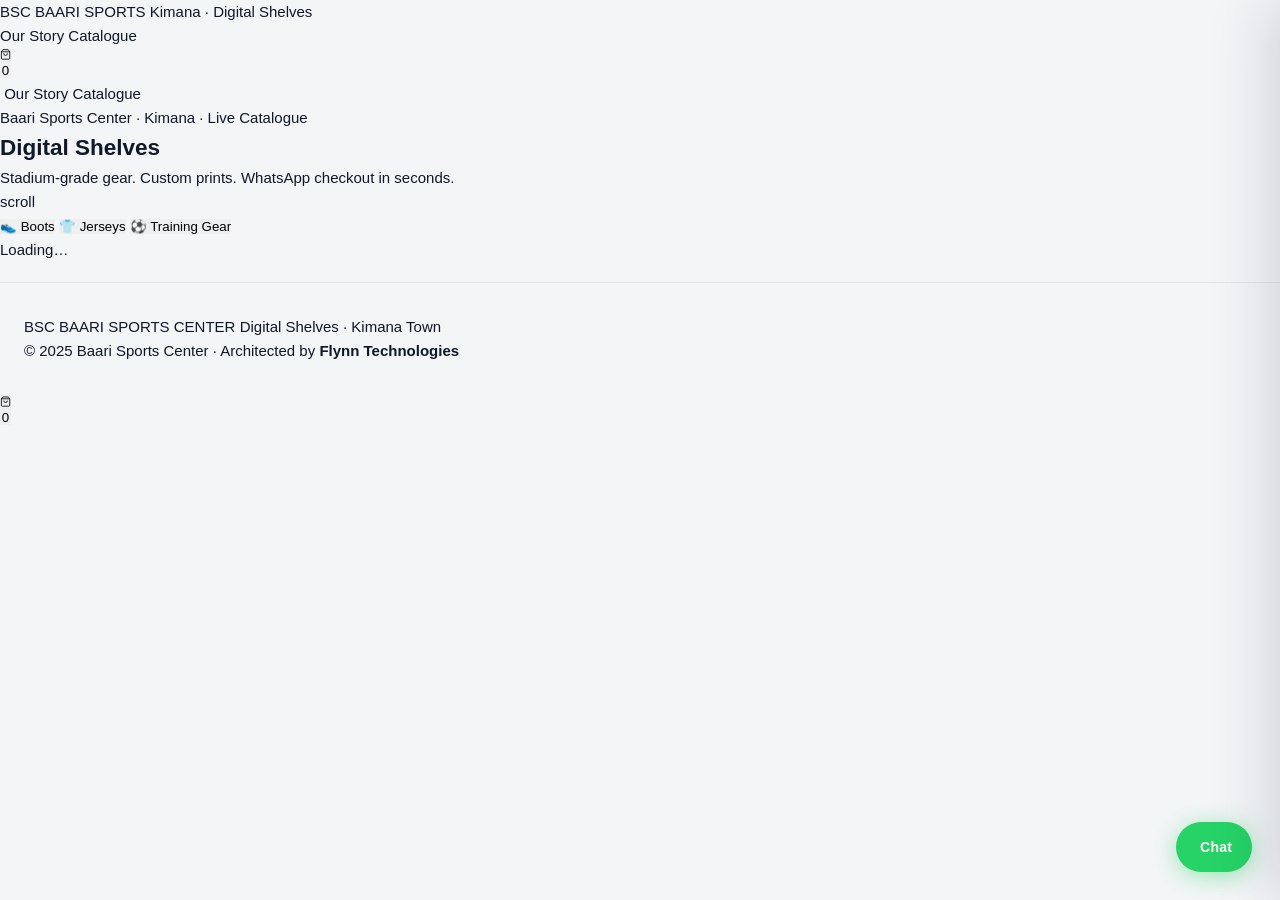
==== commit 727ef25f: "Add files via upload" ====
--- a/catalogue.html
+++ b/catalogue.html
@@ -3,46 +3,43 @@
 <head>
   <meta charset="UTF-8" />
   <meta name="viewport" content="width=device-width, initial-scale=1.0" />
-  <title>Jersey Locker — BAARI SPORTS CENTER · Digital Shelves</title>
+  <title>Catalogue — BAARI SPORTS CENTER</title>
   <link rel="preconnect" href="https://fonts.googleapis.com" />
   <link rel="preconnect" href="https://fonts.gstatic.com" crossorigin />
-  <link href="https://fonts.googleapis.com/css2?family=Bebas+Neue&family=Barlow:ital,wght@0,300;0,400;0,500;0,600;0,700;0,900;1,300&family=Space+Mono:wght@400;700&display=swap" rel="stylesheet" />
+  <link href="https://fonts.googleapis.com/css2?family=Syne:wght@400;600;700;800&family=DM+Sans:ital,opsz,wght@0,9..40,300;0,9..40,400;0,9..40,500;0,9..40,600;1,9..40,300&family=DM+Mono:wght@400;500&display=swap" rel="stylesheet" />
   <link rel="stylesheet" href="style.css" />
 </head>
 <body>
 
-  <!-- ═══════════════════════════════════════════
-       NAVIGATION BAR
-  ═══════════════════════════════════════════ -->
-  <header class="nav-header" id="navHeader">
-    <div class="nav-inner">
-
-      <!-- Logo -->
-      <a class="nav-logo" href="index.html" aria-label="Baari Sports Center — Home">
-        <span class="logo-qs">BSC</span>
-        <div class="logo-text">
-          <span class="logo-main">BAARI SPORTS CENTER</span>
-          <span class="logo-sub">Digital Shelves · Kimana</span>
-        </div>
+  <!-- ══════════════════════════════════
+       NAVIGATION
+  ══════════════════════════════════ -->
+  <header class="nav" id="nav">
+    <div class="nav__inner">
+
+      <a class="nav__logo" href="index.html" aria-label="Baari Sports Center home">
+        <span class="nav__logo-mark">BSC</span>
+        <span class="nav__logo-text">
+          <span class="nav__logo-name">BAARI SPORTS</span>
+          <span class="nav__logo-loc">Kimana · Digital Shelves</span>
+        </span>
       </a>
 
-      <!-- Desktop nav links -->
-      <nav class="nav-links" aria-label="Primary navigation">
-        <a class="nav-link" href="index.html" data-page="index.html">Our Story</a>
-        <a class="nav-link" href="catalogue.html" data-page="catalogue.html">Shop Catalogue</a>
+      <nav class="nav__links" aria-label="Site navigation">
+        <a class="nav__link" href="index.html">Our Story</a>
+        <a class="nav__link nav__link--active" href="catalogue.html">Catalogue</a>
       </nav>
 
-      <!-- Actions -->
-      <div class="nav-actions">
-        <button class="cart-trigger" id="cartTrigger" aria-label="Open kit bag">
-          <svg class="cart-icon" viewBox="0 0 24 24" fill="none" stroke="currentColor" stroke-width="1.8" stroke-linecap="round" stroke-linejoin="round">
+      <div class="nav__actions">
+        <button class="nav__cart-btn" id="cartTrigger" aria-label="Open kit bag">
+          <svg viewBox="0 0 24 24" fill="none" stroke="currentColor" stroke-width="1.8" stroke-linecap="round" stroke-linejoin="round" aria-hidden="true">
             <path d="M6 2L3 6v14a2 2 0 002 2h14a2 2 0 002-2V6l-3-4z"/>
             <line x1="3" y1="6" x2="21" y2="6"/>
             <path d="M16 10a4 4 0 01-8 0"/>
           </svg>
-          <span class="cart-badge" id="cartBadge">0</span>
+          <span class="nav__cart-count" id="cartBadge">0</span>
         </button>
-        <button class="hamburger" id="hamburger" aria-label="Open menu" aria-expanded="false">
+        <button class="nav__hamburger" id="hamburger" aria-label="Open menu" aria-expanded="false">
           <span></span><span></span><span></span>
         </button>
       </div>
@@ -50,395 +47,156 @@
     </div>
   </header>
 
-  <!-- Mobile nav overlay -->
-  <div class="mobile-nav-overlay" id="mobileNavOverlay" role="dialog" aria-modal="true" aria-label="Mobile navigation">
-    <button class="mobile-nav-close" id="mobileNavClose" aria-label="Close menu">✕</button>
-    <a class="mobile-nav-link" href="index.html" data-page="index.html">Our Story</a>
-    <a class="mobile-nav-link" href="catalogue.html" data-page="catalogue.html">Shop Catalogue</a>
+  <!-- Mobile overlay -->
+  <div class="mobile-nav" id="mobileNav" role="dialog" aria-modal="true" aria-label="Mobile navigation">
+    <button class="mobile-nav__close" id="mobileNavClose" aria-label="Close menu">
+      <svg viewBox="0 0 24 24" fill="none" stroke="currentColor" stroke-width="2" aria-hidden="true"><line x1="18" y1="6" x2="6" y2="18"/><line x1="6" y1="6" x2="18" y2="18"/></svg>
+    </button>
+    <a class="mobile-nav__link" href="index.html">Our Story</a>
+    <a class="mobile-nav__link mobile-nav__link--active" href="catalogue.html">Catalogue</a>
   </div>
 
 
-  <!-- ═══════════════════════════════════════════
-       SHOP HERO BANNER
-  ═══════════════════════════════════════════ -->
-  <div class="shop-banner">
-    <div class="shop-banner-inner">
-      <div class="shop-banner-left">
-        <span class="shop-banner-eyebrow">
-          <span class="eyebrow-dot" aria-hidden="true"></span>
-          Jersey Locker · Custom Name &amp; Number · 48hr Print
+  <!-- ══════════════════════════════════
+       PAGE HERO
+  ══════════════════════════════════ -->
+  <section class="page-hero">
+    <div class="page-hero__inner">
+      <div class="page-hero__label">
+        <span class="pulse-dot" aria-hidden="true"></span>
+        Baari Sports Center · Kimana · Live Catalogue
+      </div>
+      <h1 class="page-hero__title">
+        <span class="page-hero__title-line">Digital</span>
+        <span class="page-hero__title-line page-hero__title-line--accent">Shelves</span>
+      </h1>
+      <p class="page-hero__desc">Stadium-grade gear. Custom prints. WhatsApp checkout in seconds.</p>
+    </div>
+    <div class="page-hero__scroll-hint" aria-hidden="true">scroll</div>
+  </section>
+
+
+  <!-- ══════════════════════════════════
+       CATEGORY TABS
+  ══════════════════════════════════ -->
+  <div class="cat-bar" role="tablist" aria-label="Product categories">
+    <div class="cat-bar__inner">
+      <button class="cat-pill cat-pill--active" role="tab" aria-selected="true"  data-category="boots"      id="tab-boots">
+        <span class="cat-pill__icon" aria-hidden="true">👟</span> Boots
+      </button>
+      <button class="cat-pill" role="tab" aria-selected="false" data-category="jerseys"    id="tab-jerseys">
+        <span class="cat-pill__icon" aria-hidden="true">👕</span> Jerseys
+      </button>
+      <button class="cat-pill" role="tab" aria-selected="false" data-category="equipments" id="tab-equipments">
+        <span class="cat-pill__icon" aria-hidden="true">⚽</span> Training Gear
+      </button>
+      <div class="cat-bar__indicator" id="catIndicator" aria-hidden="true"></div>
+    </div>
+  </div>
+
+
+  <!-- ══════════════════════════════════
+       PRODUCT GRID
+  ══════════════════════════════════ -->
+  <main class="catalogue" id="catalogue" role="main">
+
+    <!-- Status bar -->
+    <div class="catalogue__status" id="catalogueStatus" aria-live="polite">
+      <span class="catalogue__status-text" id="statusText">Loading…</span>
+    </div>
+
+    <!-- Skeleton loader (shown while fetching) -->
+    <div class="product-grid" id="skeletonGrid" aria-hidden="true">
+      <div class="skeleton-card"></div>
+      <div class="skeleton-card"></div>
+      <div class="skeleton-card"></div>
+      <div class="skeleton-card"></div>
+      <div class="skeleton-card"></div>
+      <div class="skeleton-card"></div>
+    </div>
+
+    <!-- Real product grid (populated by JS) -->
+    <div class="product-grid" id="productGrid" aria-label="Products"></div>
+
+    <!-- Error / empty state -->
+    <div class="empty-state hidden" id="emptyState">
+      <div class="empty-state__icon" aria-hidden="true">📦</div>
+      <h3 class="empty-state__title">Nothing here yet</h3>
+      <p class="empty-state__desc">This category is still being stocked. Check back soon or browse another.</p>
+    </div>
+
+  </main>
+
+
+  <!-- ══════════════════════════════════
+       FOOTER
+  ══════════════════════════════════ -->
+  <footer class="footer">
+    <div class="footer__inner">
+      <div class="footer__brand">
+        <span class="nav__logo-mark">BSC</span>
+        <span class="nav__logo-text">
+          <span class="nav__logo-name">BAARI SPORTS CENTER</span>
+          <span class="nav__logo-loc">Digital Shelves · Kimana Town</span>
         </span>
-        <h1 class="shop-banner-title">The Jersey<br /><em>Locker</em></h1>
-      </div>
-      <div class="shop-banner-right">
-        <p class="shop-banner-desc">Stadium-grade kits for every occasion. Pick your club, customise your name and number, and checkout in seconds via WhatsApp.</p>
-        <div class="shop-sort-row">
-          <span class="shop-count" id="shopProductCount">6 kits</span>
-        </div>
-      </div>
-    </div>
-  </div>
-
-
-  <!-- ═══════════════════════════════════════════
-       JERSEY GRID
-  ═══════════════════════════════════════════ -->
-  <div class="shelf shelf--jerseys" id="jerseys">
-
-    <div class="jerseys-stadium-bg" aria-hidden="true">
-      <div class="stadium-lines"></div>
-    </div>
-
-    <div class="jersey-custom-notice" role="note">
-      <svg viewBox="0 0 24 24" fill="none" stroke="currentColor" stroke-width="2" aria-hidden="true"><circle cx="12" cy="12" r="10"/><path d="M12 8v4M12 16h.01"/></svg>
-      Enter your custom name &amp; number below each jersey to personalise your kit. Fields are optional — leave blank for a plain jersey.
-    </div>
-
-    <!-- ─── PRODUCT GRID ─── -->
-    <div class="product-grid product-grid--jerseys" id="jerseysGrid">
-
-      <!-- ─── JERSEY: Arsenal ─── -->
-      <article class="product-card product-card--jersey" data-id="j1" data-name="Arsenal Home Jersey" data-price="2500" data-category="jersey">
-        <div class="product-media product-media--jersey">
-          <div class="product-img-wrap img-skeleton" style="--aspect: 3/4;">
-            <picture>
-              <source srcset="assets/jerseys/arsenal-home.webp" type="image/webp" />
-              <img src="assets/jerseys/arsenal-home.jpg" alt="Arsenal Home Jersey 2024/25 — official grade breathable dri-fit"
-                   width="300" height="400" loading="lazy" class="product-img"
-                   onerror="this.closest('.product-img-wrap').classList.add('img-fallback')" />
-            </picture>
-          </div>
-          <div class="jersey-club">Arsenal FC</div>
-          <div class="product-badge product-badge--new">2024/25</div>
-        </div>
-        <div class="product-info">
-          <h2 class="product-name">Arsenal Home Jersey</h2>
-          <p class="product-detail">Official grade · Breathable Dri-fit · Heat-seal badge</p>
-          <div class="product-price">Ksh 2,500</div>
-          <div class="size-selector">
-            <span class="size-label">Size:</span>
-            <div class="sizes">
-              <button class="size-btn" data-size="S">S</button>
-              <button class="size-btn" data-size="M">M</button>
-              <button class="size-btn" data-size="L">L</button>
-              <button class="size-btn" data-size="XL">XL</button>
-            </div>
-          </div>
-          <div class="jersey-custom-fields">
-            <div class="custom-field-group">
-              <label class="custom-field-label">Custom Name (optional)</label>
-              <input type="text" class="custom-name-input" placeholder="e.g. SAKA" maxlength="20" />
-            </div>
-            <div class="custom-field-group">
-              <label class="custom-field-label">Custom Number (optional)</label>
-              <input type="text" class="custom-number-input" placeholder="e.g. 7" maxlength="3" />
-            </div>
-          </div>
-          <button class="add-to-cart-btn add-to-cart-btn--jersey">+ Add to Kit Bag</button>
-        </div>
-      </article>
-
-      <!-- ─── JERSEY: Man City ─── -->
-      <article class="product-card product-card--jersey" data-id="j2" data-name="Manchester City Home Jersey" data-price="2500" data-category="jersey">
-        <div class="product-media product-media--jersey">
-          <div class="product-img-wrap img-skeleton" style="--aspect: 3/4;">
-            <picture>
-              <source srcset="assets/jerseys/mancity-home.webp" type="image/webp" />
-              <img src="assets/jerseys/mancity-home.jpg" alt="Manchester City Home Jersey 2024/25 — breathable Dri-fit with Puma badge"
-                   width="300" height="400" loading="lazy" class="product-img"
-                   onerror="this.closest('.product-img-wrap').classList.add('img-fallback')" />
-            </picture>
-          </div>
-          <div class="jersey-club">Man City</div>
-          <div class="product-badge">2024/25</div>
-        </div>
-        <div class="product-info">
-          <h2 class="product-name">Manchester City Home Jersey</h2>
-          <p class="product-detail">Official grade · Breathable Dri-fit · Puma badge</p>
-          <div class="product-price">Ksh 2,500</div>
-          <div class="size-selector">
-            <span class="size-label">Size:</span>
-            <div class="sizes">
-              <button class="size-btn" data-size="S">S</button>
-              <button class="size-btn" data-size="M">M</button>
-              <button class="size-btn" data-size="L">L</button>
-              <button class="size-btn" data-size="XL">XL</button>
-            </div>
-          </div>
-          <div class="jersey-custom-fields">
-            <div class="custom-field-group">
-              <label class="custom-field-label">Custom Name (optional)</label>
-              <input type="text" class="custom-name-input" placeholder="e.g. HAALAND" maxlength="20" />
-            </div>
-            <div class="custom-field-group">
-              <label class="custom-field-label">Custom Number (optional)</label>
-              <input type="text" class="custom-number-input" placeholder="e.g. 9" maxlength="3" />
-            </div>
-          </div>
-          <button class="add-to-cart-btn add-to-cart-btn--jersey">+ Add to Kit Bag</button>
-        </div>
-      </article>
-
-      <!-- ─── JERSEY: Real Madrid ─── -->
-      <article class="product-card product-card--jersey" data-id="j3" data-name="Real Madrid Away Jersey" data-price="2800" data-category="jersey">
-        <div class="product-media product-media--jersey">
-          <div class="product-img-wrap img-skeleton" style="--aspect: 3/4;">
-            <picture>
-              <source srcset="assets/jerseys/realmadrid-away.webp" type="image/webp" />
-              <img src="assets/jerseys/realmadrid-away.jpg" alt="Real Madrid Away Jersey 2024/25 — Adidas Authentic AeroReady"
-                   width="300" height="400" loading="lazy" class="product-img"
-                   onerror="this.closest('.product-img-wrap').classList.add('img-fallback')" />
-            </picture>
-          </div>
-          <div class="jersey-club">Real Madrid</div>
-          <div class="product-badge product-badge--new">2024/25</div>
-        </div>
-        <div class="product-info">
-          <h2 class="product-name">Real Madrid Away Jersey</h2>
-          <p class="product-detail">Adidas Authentic · AeroReady tech · Club crest</p>
-          <div class="product-price">Ksh 2,800</div>
-          <div class="size-selector">
-            <span class="size-label">Size:</span>
-            <div class="sizes">
-              <button class="size-btn" data-size="S">S</button>
-              <button class="size-btn" data-size="M">M</button>
-              <button class="size-btn" data-size="L">L</button>
-              <button class="size-btn" data-size="XL">XL</button>
-            </div>
-          </div>
-          <div class="jersey-custom-fields">
-            <div class="custom-field-group">
-              <label class="custom-field-label">Custom Name (optional)</label>
-              <input type="text" class="custom-name-input" placeholder="e.g. VINICIUS" maxlength="20" />
-            </div>
-            <div class="custom-field-group">
-              <label class="custom-field-label">Custom Number (optional)</label>
-              <input type="text" class="custom-number-input" placeholder="e.g. 7" maxlength="3" />
-            </div>
-          </div>
-          <button class="add-to-cart-btn add-to-cart-btn--jersey">+ Add to Kit Bag</button>
-        </div>
-      </article>
-
-      <!-- ─── JERSEY: Barcelona ─── -->
-      <article class="product-card product-card--jersey" data-id="j4" data-name="Barcelona Home Jersey" data-price="2500" data-category="jersey">
-        <div class="product-media product-media--jersey">
-          <div class="product-img-wrap img-skeleton" style="--aspect: 3/4;">
-            <picture>
-              <source srcset="assets/jerseys/barcelona-home.webp" type="image/webp" />
-              <img src="assets/jerseys/barcelona-home.jpg" alt="Barcelona Home Jersey 2024/25 — Nike Dri-FIT ADV blaugrana"
-                   width="300" height="400" loading="lazy" class="product-img"
-                   onerror="this.closest('.product-img-wrap').classList.add('img-fallback')" />
-            </picture>
-          </div>
-          <div class="jersey-club">FC Barcelona</div>
-          <div class="product-badge product-badge--sale">POPULAR</div>
-        </div>
-        <div class="product-info">
-          <h2 class="product-name">Barcelona Home Jersey</h2>
-          <p class="product-detail">Nike Dri-FIT ADV · Blaugrana stripes · Stadium fit</p>
-          <div class="product-price">Ksh 2,500</div>
-          <div class="size-selector">
-            <span class="size-label">Size:</span>
-            <div class="sizes">
-              <button class="size-btn" data-size="S">S</button>
-              <button class="size-btn" data-size="M">M</button>
-              <button class="size-btn" data-size="L">L</button>
-              <button class="size-btn" data-size="XL">XL</button>
-            </div>
-          </div>
-          <div class="jersey-custom-fields">
-            <div class="custom-field-group">
-              <label class="custom-field-label">Custom Name (optional)</label>
-              <input type="text" class="custom-name-input" placeholder="e.g. YAMAL" maxlength="20" />
-            </div>
-            <div class="custom-field-group">
-              <label class="custom-field-label">Custom Number (optional)</label>
-              <input type="text" class="custom-number-input" placeholder="e.g. 27" maxlength="3" />
-            </div>
-          </div>
-          <button class="add-to-cart-btn add-to-cart-btn--jersey">+ Add to Kit Bag</button>
-        </div>
-      </article>
-
-      <!-- ─── JERSEY: Harambee Stars ─── -->
-      <article class="product-card product-card--jersey" data-id="j5" data-name="Kenya Harambee Stars Jersey" data-price="2200" data-category="jersey">
-        <div class="product-media product-media--jersey">
-          <div class="product-img-wrap img-skeleton" style="--aspect: 3/4;">
-            <picture>
-              <source srcset="assets/jerseys/harambee-stars.webp" type="image/webp" />
-              <img src="assets/jerseys/harambee-stars.jpg" alt="Kenya Harambee Stars Jersey — national team colours with embroidered crest"
-                   width="300" height="400" loading="lazy" class="product-img"
-                   onerror="this.closest('.product-img-wrap').classList.add('img-fallback')" />
-            </picture>
-          </div>
-          <div class="jersey-club">Harambee Stars</div>
-          <div class="product-badge">LOCAL PRIDE</div>
-        </div>
-        <div class="product-info">
-          <h2 class="product-name">Kenya Harambee Stars Jersey</h2>
-          <p class="product-detail">National team colors · Breathable mesh · Embroidered crest</p>
-          <div class="product-price">Ksh 2,200</div>
-          <div class="size-selector">
-            <span class="size-label">Size:</span>
-            <div class="sizes">
-              <button class="size-btn" data-size="S">S</button>
-              <button class="size-btn" data-size="M">M</button>
-              <button class="size-btn" data-size="L">L</button>
-              <button class="size-btn" data-size="XL">XL</button>
-            </div>
-          </div>
-          <div class="jersey-custom-fields">
-            <div class="custom-field-group">
-              <label class="custom-field-label">Custom Name (optional)</label>
-              <input type="text" class="custom-name-input" placeholder="Your name" maxlength="20" />
-            </div>
-            <div class="custom-field-group">
-              <label class="custom-field-label">Custom Number (optional)</label>
-              <input type="text" class="custom-number-input" placeholder="Your number" maxlength="3" />
-            </div>
-          </div>
-          <button class="add-to-cart-btn add-to-cart-btn--jersey">+ Add to Kit Bag</button>
-        </div>
-      </article>
-
-      <!-- ─── JERSEY: Custom Club ─── -->
-      <article class="product-card product-card--jersey" data-id="j6" data-name="Custom Club Jersey" data-price="3000" data-category="jersey">
-        <div class="product-media product-media--jersey">
-          <div class="product-img-wrap img-skeleton" style="--aspect: 3/4;">
-            <picture>
-              <source srcset="assets/jerseys/custom-club.webp" type="image/webp" />
-              <img src="assets/jerseys/custom-club.jpg" alt="Custom Club Jersey — full custom print with your colours and logo"
-                   width="300" height="400" loading="lazy" class="product-img"
-                   onerror="this.closest('.product-img-wrap').classList.add('img-fallback')" />
-            </picture>
-          </div>
-          <div class="jersey-club">Your Club</div>
-          <div class="product-badge product-badge--new">BESPOKE</div>
-        </div>
-        <div class="product-info">
-          <h2 class="product-name">Custom Club Jersey</h2>
-          <p class="product-detail">Full custom print · Your colours · Logo + name + number</p>
-          <div class="product-price">Ksh 3,000</div>
-          <div class="size-selector">
-            <span class="size-label">Size:</span>
-            <div class="sizes">
-              <button class="size-btn" data-size="S">S</button>
-              <button class="size-btn" data-size="M">M</button>
-              <button class="size-btn" data-size="L">L</button>
-              <button class="size-btn" data-size="XL">XL</button>
-            </div>
-          </div>
-          <div class="jersey-custom-fields">
-            <div class="custom-field-group">
-              <label class="custom-field-label">Custom Name (optional)</label>
-              <input type="text" class="custom-name-input" placeholder="Your name" maxlength="20" />
-            </div>
-            <div class="custom-field-group">
-              <label class="custom-field-label">Custom Number (optional)</label>
-              <input type="text" class="custom-number-input" placeholder="Your number" maxlength="3" />
-            </div>
-          </div>
-          <button class="add-to-cart-btn add-to-cart-btn--jersey">+ Add to Kit Bag</button>
-        </div>
-      </article>
-
-    </div><!-- /#jerseysGrid -->
-  </div><!-- /.shelf -->
-
-
-  <!-- ═══════════════════════════════════════════
-       FOOTER
-  ═══════════════════════════════════════════ -->
-  <footer class="footer">
-    <div class="footer-inner">
-      <div class="footer-logo">
-        <span class="logo-qs">BSC</span>
-        <div class="logo-text-sm">
-          <span class="logo-main">BAARI SPORTS CENTER</span>
-          <span class="logo-sub">Digital Shelves · Kimana Town</span>
-        </div>
-      </div>
-      <p class="footer-copy">© 2025 Baari Sports Center. Architected by <strong>Flynn Technologies</strong></p>
+      </div>
+      <p class="footer__copy">© 2025 Baari Sports Center · Architected by <strong>Flynn Technologies</strong></p>
     </div>
   </footer>
 
 
-  <!-- ═══════════════════════════════════════════
+  <!-- ══════════════════════════════════
        CART DRAWER
-  ═══════════════════════════════════════════ -->
+  ══════════════════════════════════ -->
   <div class="cart-overlay" id="cartOverlay" aria-hidden="true"></div>
 
   <aside class="cart-drawer" id="cartDrawer" aria-hidden="true" aria-label="Kit Bag">
-    <div class="cart-drawer-header">
-      <h2 class="cart-drawer-title">
-        <svg viewBox="0 0 24 24" fill="none" stroke="currentColor" stroke-width="1.8" aria-hidden="true">
-          <path d="M6 2L3 6v14a2 2 0 002 2h14a2 2 0 002-2V6l-3-4z"/>
-          <line x1="3" y1="6" x2="21" y2="6"/>
-          <path d="M16 10a4 4 0 01-8 0"/>
-        </svg>
+    <div class="cart-drawer__head">
+      <div class="cart-drawer__title">
+        <svg viewBox="0 0 24 24" fill="none" stroke="currentColor" stroke-width="1.8" aria-hidden="true"><path d="M6 2L3 6v14a2 2 0 002 2h14a2 2 0 002-2V6l-3-4z"/><line x1="3" y1="6" x2="21" y2="6"/><path d="M16 10a4 4 0 01-8 0"/></svg>
         Kit Bag
-        <span class="cart-item-count" id="cartItemCount">0 items</span>
-      </h2>
-      <button class="cart-close-btn" id="cartCloseBtn" aria-label="Close kit bag">
-        <svg viewBox="0 0 24 24" fill="none" stroke="currentColor" stroke-width="2" aria-hidden="true">
-          <line x1="18" y1="6" x2="6" y2="18"/>
-          <line x1="6" y1="6" x2="18" y2="18"/>
-        </svg>
-      </button>
-    </div>
-
-    <div class="cart-body" id="cartBody">
+      </div>
+      <span class="cart-drawer__count" id="cartItemCount">0 items</span>
+      <button class="cart-drawer__close" id="cartClose" aria-label="Close kit bag">
+        <svg viewBox="0 0 24 24" fill="none" stroke="currentColor" stroke-width="2" aria-hidden="true"><line x1="18" y1="6" x2="6" y2="18"/><line x1="6" y1="6" x2="18" y2="18"/></svg>
+      </button>
+    </div>
+
+    <div class="cart-drawer__body" id="cartBody">
       <div class="cart-empty" id="cartEmpty">
-        <div class="cart-empty-icon" aria-hidden="true">⚽</div>
-        <p>Your kit bag is empty.</p>
-        <p class="cart-empty-sub">Browse the Jersey Locker and add kits to get started.</p>
-      </div>
-      <ul class="cart-items-list" id="cartItemsList" aria-label="Items in your kit bag"></ul>
-    </div>
-
-    <div class="cart-footer" id="cartFooter">
+        <div class="cart-empty__icon" aria-hidden="true">🛒</div>
+        <p class="cart-empty__msg">Your kit bag is empty.</p>
+        <p class="cart-empty__sub">Browse categories and add items to get started.</p>
+      </div>
+      <ul class="cart-list" id="cartList" aria-label="Cart items"></ul>
+    </div>
+
+    <div class="cart-drawer__foot" id="cartFoot">
       <div class="cart-subtotal">
-        <span>Subtotal</span>
-        <span class="cart-subtotal-amount" id="cartSubtotal">Ksh 0</span>
-      </div>
-      <p class="cart-delivery-note">🚚 Delivery fee confirmed on WhatsApp</p>
+        <span class="cart-subtotal__label">Subtotal</span>
+        <span class="cart-subtotal__amount" id="cartSubtotal">Ksh 0</span>
+      </div>
+      <p class="cart-delivery-note">🚚 Delivery confirmed via WhatsApp</p>
       <button class="checkout-btn" id="checkoutBtn" disabled>
-        <svg viewBox="0 0 24 24" fill="currentColor" aria-hidden="true">
-          <path d="M17.472 14.382c-.297-.149-1.758-.867-2.03-.967-.273-.099-.471-.148-.67.15-.197.297-.767.966-.94 1.164-.173.199-.347.223-.644.075-.297-.15-1.255-.463-2.39-1.475-.883-.788-1.48-1.761-1.653-2.059-.173-.297-.018-.458.13-.606.134-.133.298-.347.446-.52.149-.174.198-.298.298-.497.099-.198.05-.371-.025-.52-.075-.149-.669-1.612-.916-2.207-.242-.579-.487-.5-.669-.51-.173-.008-.371-.01-.57-.01-.198 0-.52.074-.792.372-.272.297-1.04 1.016-1.04 2.479 0 1.462 1.065 2.875 1.213 3.074.149.198 2.096 3.2 5.077 4.487.709.306 1.262.489 1.694.625.712.227 1.36.195 1.871.118.571-.085 1.758-.719 2.006-1.413.248-.694.248-1.289.173-1.413-.074-.124-.272-.198-.57-.347m-5.421 7.403h-.004a9.87 9.87 0 01-5.031-1.378l-.361-.214-3.741.982.998-3.648-.235-.374a9.86 9.86 0 01-1.51-5.26c.001-5.45 4.436-9.884 9.888-9.884 2.64 0 5.122 1.03 6.988 2.898a9.825 9.825 0 012.893 6.994c-.003 5.45-4.437 9.884-9.885 9.884m8.413-18.297A11.815 11.815 0 0012.05 0C5.495 0 .16 5.335.157 11.892c0 2.096.547 4.142 1.588 5.945L.057 24l6.305-1.654a11.882 11.882 0 005.683 1.448h.005c6.554 0 11.89-5.335 11.893-11.893a11.821 11.821 0 00-3.48-8.413z"/>
-        </svg>
-        💬 Complete Order on WhatsApp
+        <svg viewBox="0 0 24 24" fill="currentColor" aria-hidden="true"><path d="M17.472 14.382c-.297-.149-1.758-.867-2.03-.967-.273-.099-.471-.148-.67.15-.197.297-.767.966-.94 1.164-.173.199-.347.223-.644.075-.297-.15-1.255-.463-2.39-1.475-.883-.788-1.48-1.761-1.653-2.059-.173-.297-.018-.458.13-.606.134-.133.298-.347.446-.52.149-.174.198-.298.298-.497.099-.198.05-.371-.025-.52-.075-.149-.669-1.612-.916-2.207-.242-.579-.487-.5-.669-.51-.173-.008-.371-.01-.57-.01-.198 0-.52.074-.792.372-.272.297-1.04 1.016-1.04 2.479 0 1.462 1.065 2.875 1.213 3.074.149.198 2.096 3.2 5.077 4.487.709.306 1.262.489 1.694.625.712.227 1.36.195 1.871.118.571-.085 1.758-.719 2.006-1.413.248-.694.248-1.289.173-1.413-.074-.124-.272-.198-.57-.347m-5.421 7.403h-.004a9.87 9.87 0 01-5.031-1.378l-.361-.214-3.741.982.998-3.648-.235-.374a9.86 9.86 0 01-1.51-5.26c.001-5.45 4.436-9.884 9.888-9.884 2.64 0 5.122 1.03 6.988 2.898a9.825 9.825 0 012.893 6.994c-.003 5.45-4.437 9.884-9.885 9.884m8.413-18.297A11.815 11.815 0 0012.05 0C5.495 0 .16 5.335.157 11.892c0 2.096.547 4.142 1.588 5.945L.057 24l6.305-1.654a11.882 11.882 0 005.683 1.448h.005c6.554 0 11.89-5.335 11.893-11.893a11.821 11.821 0 00-3.48-8.413z"/></svg>
+        Complete on WhatsApp
       </button>
     </div>
   </aside>
 
 
-  <!-- ═══════════════════════════════════════════
+  <!-- ══════════════════════════════════
        WHATSAPP FAB
-  ═══════════════════════════════════════════ -->
-  <a href="https://wa.me/254702453813"
-     class="wa-fab"
-     id="waFab"
-     target="_blank"
-     rel="noopener noreferrer"
-     aria-label="Chat with us on WhatsApp">
-    <svg class="wa-fab-icon" viewBox="0 0 24 24" fill="currentColor" aria-hidden="true">
-      <path d="M17.472 14.382c-.297-.149-1.758-.867-2.03-.967-.273-.099-.471-.148-.67.15-.197.297-.767.966-.94 1.164-.173.199-.347.223-.644.075-.297-.15-1.255-.463-2.39-1.475-.883-.788-1.48-1.761-1.653-2.059-.173-.297-.018-.458.13-.606.134-.133.298-.347.446-.52.149-.174.198-.298.298-.497.099-.198.05-.371-.025-.52-.075-.149-.669-1.612-.916-2.207-.242-.579-.487-.5-.669-.51-.173-.008-.371-.01-.57-.01-.198 0-.52.074-.792.372-.272.297-1.04 1.016-1.04 2.479 0 1.462 1.065 2.875 1.213 3.074.149.198 2.096 3.2 5.077 4.487.709.306 1.262.489 1.694.625.712.227 1.36.195 1.871.118.571-.085 1.758-.719 2.006-1.413.248-.694.248-1.289.173-1.413-.074-.124-.272-.198-.57-.347m-5.421 7.403h-.004a9.87 9.87 0 01-5.031-1.378l-.361-.214-3.741.982.998-3.648-.235-.374a9.86 9.86 0 01-1.51-5.26c.001-5.45 4.436-9.884 9.888-9.884 2.64 0 5.122 1.03 6.988 2.898a9.825 9.825 0 012.893 6.994c-.003 5.45-4.437 9.884-9.885 9.884m8.413-18.297A11.815 11.815 0 0012.05 0C5.495 0 .16 5.335.157 11.892c0 2.096.547 4.142 1.588 5.945L.057 24l6.305-1.654a11.882 11.882 0 005.683 1.448h.005c6.554 0 11.89-5.335 11.893-11.893a11.821 11.821 0 00-3.48-8.413z"/>
-    </svg>
-    <span class="wa-fab-label">Chat</span>
+  ══════════════════════════════════ -->
+  <a class="wa-fab" href="https://wa.me/254702453813" target="_blank" rel="noopener noreferrer" aria-label="Chat on WhatsApp">
+    <svg viewBox="0 0 24 24" fill="currentColor" aria-hidden="true"><path d="M17.472 14.382c-.297-.149-1.758-.867-2.03-.967-.273-.099-.471-.148-.67.15-.197.297-.767.966-.94 1.164-.173.199-.347.223-.644.075-.297-.15-1.255-.463-2.39-1.475-.883-.788-1.48-1.761-1.653-2.059-.173-.297-.018-.458.13-.606.134-.133.298-.347.446-.52.149-.174.198-.298.298-.497.099-.198.05-.371-.025-.52-.075-.149-.669-1.612-.916-2.207-.242-.579-.487-.5-.669-.51-.173-.008-.371-.01-.57-.01-.198 0-.52.074-.792.372-.272.297-1.04 1.016-1.04 2.479 0 1.462 1.065 2.875 1.213 3.074.149.198 2.096 3.2 5.077 4.487.709.306 1.262.489 1.694.625.712.227 1.36.195 1.871.118.571-.085 1.758-.719 2.006-1.413.248-.694.248-1.289.173-1.413-.074-.124-.272-.198-.57-.347m-5.421 7.403h-.004a9.87 9.87 0 01-5.031-1.378l-.361-.214-3.741.982.998-3.648-.235-.374a9.86 9.86 0 01-1.51-5.26c.001-5.45 4.436-9.884 9.888-9.884 2.64 0 5.122 1.03 6.988 2.898a9.825 9.825 0 012.893 6.994c-.003 5.45-4.437 9.884-9.885 9.884m8.413-18.297A11.815 11.815 0 0012.05 0C5.495 0 .16 5.335.157 11.892c0 2.096.547 4.142 1.588 5.945L.057 24l6.305-1.654a11.882 11.882 0 005.683 1.448h.005c6.554 0 11.89-5.335 11.893-11.893a11.821 11.821 0 00-3.48-8.413z"/></svg>
+    <span>Chat</span>
   </a>
 
-
-  <!-- ═══════════════════════════════════════════
-       MOBILE FLOATING CART
-  ═══════════════════════════════════════════ -->
-  <button class="mobile-float-cart" id="mobileFloatCart" aria-label="Open kit bag">
-    <svg viewBox="0 0 24 24" fill="none" stroke="currentColor" stroke-width="1.8" stroke-linecap="round" stroke-linejoin="round" aria-hidden="true">
-      <path d="M6 2L3 6v14a2 2 0 002 2h14a2 2 0 002-2V6l-3-4z"/>
-      <line x1="3" y1="6" x2="21" y2="6"/>
-      <path d="M16 10a4 4 0 01-8 0"/>
-    </svg>
-    <span class="mobile-float-badge" id="mobileFloatBadge">0</span>
+  <!-- Mobile floating cart -->
+  <button class="mob-cart" id="mobCart" aria-label="Open kit bag">
+    <svg viewBox="0 0 24 24" fill="none" stroke="currentColor" stroke-width="1.8" aria-hidden="true"><path d="M6 2L3 6v14a2 2 0 002 2h14a2 2 0 002-2V6l-3-4z"/><line x1="3" y1="6" x2="21" y2="6"/><path d="M16 10a4 4 0 01-8 0"/></svg>
+    <span class="mob-cart__badge" id="mobCartBadge">0</span>
   </button>
 
   <!-- Toast -->
